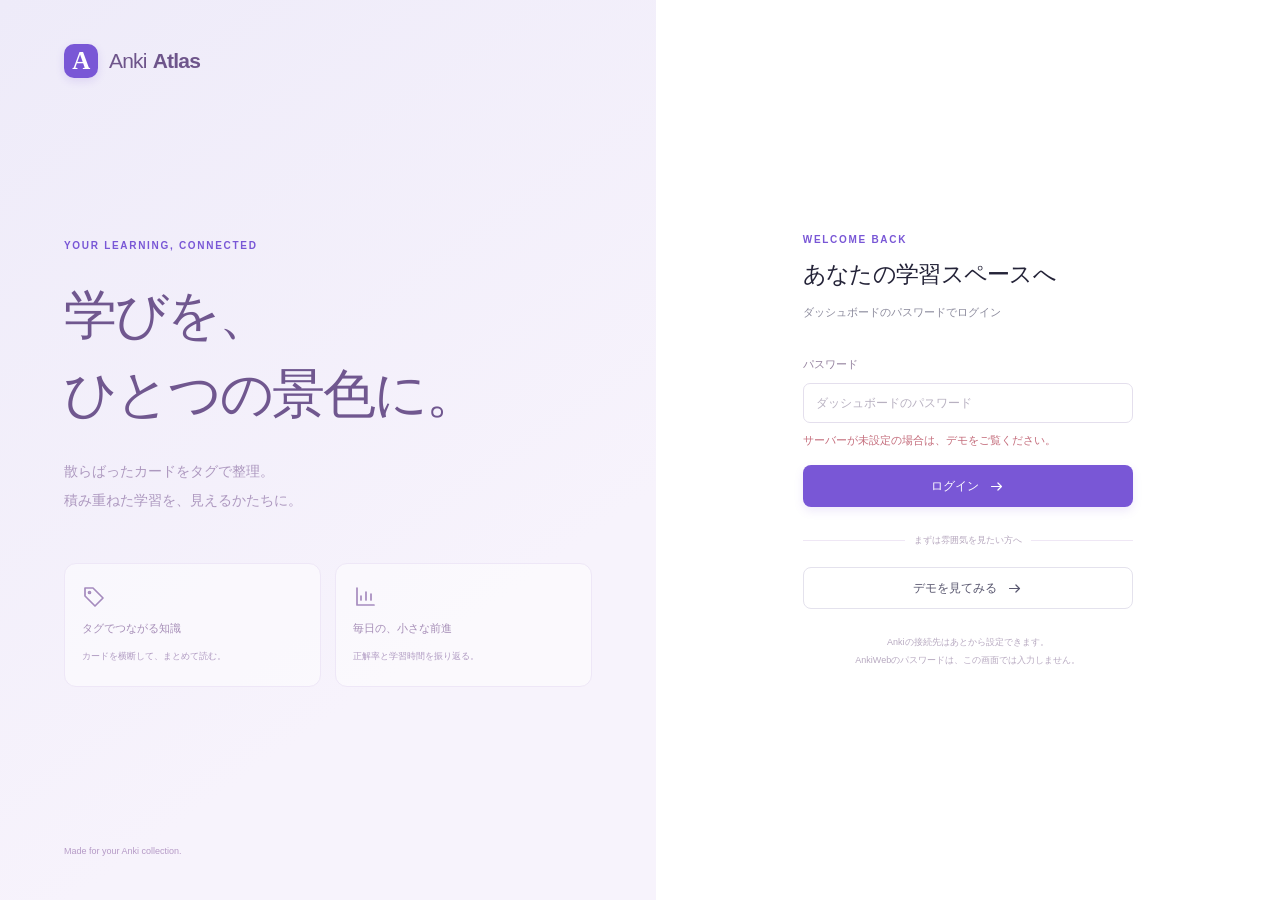
==== web/index.html @ 38adc143 "Add private AnkiConnect dashboard with tag browsing and study statistics" ====
<!doctype html>
<html lang="ja">
<head>
  <meta charset="utf-8">
  <meta name="viewport" content="width=device-width, initial-scale=1">
  <meta name="color-scheme" content="light">
  <meta name="description" content="Ankiのカードをタグで整理し、毎日の学習を振り返るプライベートダッシュボード。">
  <title>Anki Atlas — 学びを、ひとつの景色に。</title>
  <link rel="icon" href="data:image/svg+xml,%3Csvg xmlns='http://www.w3.org/2000/svg' viewBox='0 0 40 40'%3E%3Crect width='40' height='40' rx='12' fill='%237356d9'/%3E%3Cpath d='m10 28 10-18 10 18M14 22h12' fill='none' stroke='white' stroke-width='3' stroke-linecap='round'/%3E%3C/svg%3E">
  <link rel="stylesheet" href="./styles.css">
  <script type="module" src="./app.js"></script>
</head>
<body>
  <div id="app"><main class="loading-screen"><span class="brand-mark">A</span><p>学習の景色を読み込んでいます…</p></main></div>
  <div id="toast" class="toast" role="status" aria-live="polite"></div>
  <noscript>このダッシュボードを使うにはJavaScriptを有効にしてください。</noscript>
</body>
</html>
---- web/styles.css ----
:root{--ink:#242338;--muted:#8b8a9c;--purple:#7957d6;--purple-dark:#6240bf;--purple-light:#f0ebfc;--line:#eeedf3;--bg:#f8f9fc;--teal:#31a590;--radius:16px;font-family:Inter,-apple-system,BlinkMacSystemFont,"Segoe UI","Noto Sans JP","Hiragino Kaku Gothic ProN",Meiryo,sans-serif;color:var(--ink);font-size:14px;font-synthesis:none;color-scheme:light}
*{box-sizing:border-box}body{margin:0;background:var(--bg)}button,input,select{font:inherit}button,a,input,select{touch-action:manipulation}button{cursor:pointer}button:disabled{opacity:.45;cursor:not-allowed}a{color:var(--purple);text-decoration:none}a:hover{text-decoration:underline}button{color:inherit}button:focus-visible,a:focus-visible,input:focus-visible,select:focus-visible,summary:focus-visible{outline:3px solid #b3a0ec;outline-offset:3px}button svg,a svg{flex-shrink:0}h1,h2,h3,p{margin:0}h1{font-size:28px;letter-spacing:-1px;font-weight:720;line-height:1.5}h2{font-size:16px;letter-spacing:.1px;font-weight:680}h3{font-size:15px}p{line-height:1.9}.small{font-size:12px}.muted{color:var(--muted)}.eyebrow{font-size:10px;font-weight:750;letter-spacing:1.7px;color:var(--purple);display:block;line-height:1.8}.button{display:inline-flex;align-items:center;justify-content:center;gap:9px;border-radius:8px;padding:11px 17px;border:1px solid transparent;font-weight:600;font-size:12px;line-height:1.5;white-space:nowrap;text-decoration:none;transition:background .15s,transform .15s}.button:hover{text-decoration:none;transform:translateY(-1px)}.primary{color:white;background:var(--purple);box-shadow:0 4px 10px #7957d621}.primary:hover{background:var(--purple-dark)}.subtle{background:white;border-color:#e4e2ed;color:#59576f}.subtle:hover{background:#f4f1fb}.button.small{padding:7px 14px;font-size:11px}.wide{width:100%}.text-button{border:0;background:none;color:var(--purple);font-weight:600;font-size:11px;display:inline-flex;align-items:center;gap:5px;padding:5px 0}.text-button:hover{color:var(--purple-dark)}.icon-button{border:0;background:none;color:var(--muted);display:grid;place-items:center;padding:7px;border-radius:6px}.icon-button:hover{background:var(--purple-light)}.brand{display:flex;align-items:center;gap:6px;color:var(--ink);font-size:21px;letter-spacing:-.8px;font-weight:450;white-space:nowrap}.brand:hover{text-decoration:none}.brand strong{font-weight:750}.brand-mark{width:34px;height:34px;border-radius:10px;display:inline-grid;place-items:center;background:var(--purple);color:white;font-weight:700;font-size:25px;font-family:Georgia,serif;box-shadow:0 3px 8px #7957d62a;margin-right:5px}.app-layout{display:flex;min-height:100vh}.sidebar{background:white;width:235px;position:fixed;inset:0 auto 0 0;border-right:1px solid var(--line);padding:31px 20px 0;display:flex;flex-direction:column;z-index:5}.sidebar .brand{margin-left:8px}.workspace-label{margin:44px 14px 15px;font-size:9px;letter-spacing:1.8px;font-weight:700;color:#a5a4b3}.nav-item{width:100%;display:flex;align-items:center;text-align:left;gap:12px;border:0;background:none;padding:13px 14px;border-radius:8px;margin-bottom:5px;color:#8a889a;font-size:12px;white-space:nowrap}.nav-item.active{background:var(--purple-light);color:var(--purple);font-weight:650}.nav-item:hover{background:#f8f6fd;color:var(--purple)}.nav-item small{font-size:10px;margin-left:auto;padding:2px 6px;background:#e7ddf9;border-radius:4px}.nav-separator{height:1px;background:var(--line);margin:24px 10px 20px}.sidebar-note{margin:auto 0 22px;border:1px solid #ede8f9;border-radius:12px;padding:18px 14px;background:linear-gradient(145deg,#fcfbff,#f7f3ff)}.note-icon{display:block;color:var(--purple);font-size:23px;margin-bottom:10px}.sidebar-note strong{font-size:11px}.sidebar-note p{font-size:10px;color:#9790ac;margin-top:7px;line-height:1.9}.profile{display:flex;gap:9px;align-items:center;border-top:1px solid var(--line);margin:0 -20px;padding:20px 17px}.avatar{background:#efeaf9;border:1px solid #e4ddf3;color:var(--purple);width:34px;height:34px;flex-shrink:0;display:grid;place-items:center;border-radius:11px;font-weight:700;font-size:12px}.profile>div{min-width:0;flex:1}.profile strong{display:block;font-size:10px;white-space:nowrap;text-overflow:ellipsis;overflow:hidden}.profile>div>span{display:block;color:var(--muted);font-size:8px;margin-top:5px;white-space:nowrap}.main{margin-left:235px;min-width:0;flex:1}.topbar{height:75px;border-bottom:1px solid var(--line);background:#ffffffc9;display:flex;justify-content:space-between;align-items:center;padding:0 40px}.breadcrumb{font-size:11px;color:#9b99aa}.breadcrumb span{margin:0 12px;color:#d4d2df}.breadcrumb strong{font-weight:500;color:#69667e}.topbar-right{display:flex;align-items:center;gap:20px}.private-label{display:flex;align-items:center;gap:8px;font-size:10px;color:#8c899b}.status-dot{width:6px;height:6px;background:#5db7a2;border-radius:50%;display:inline-block;flex-shrink:0}.pill{padding:5px 9px;font-size:10px;border-radius:5px;display:inline-block;background:#f3f2f7;color:#878198}.demo-pill{color:#947136;background:#fcf5e5}.connected{background:#e8f6f1;color:#31917c}.page-body{max-width:1440px;padding:32px 40px 0;margin:0 auto}.page-heading{display:flex;justify-content:space-between;align-items:center;gap:22px;margin:4px 0 29px}.page-heading h1{margin-top:5px}.page-heading p{color:#9290a1;font-size:11px;margin-top:7px}.demo-notice{font-size:10px;color:#9a793d;background:#fef9ec;border:1px solid #f4e9ca;padding:9px 13px;border-radius:7px;margin-bottom:24px;display:flex;justify-content:space-between;gap:10px;line-height:1.8}.demo-notice a{color:#96713a;font-weight:650;white-space:nowrap}.metrics{display:grid;grid-template-columns:repeat(4,minmax(0,1fr));gap:17px;margin-bottom:25px}.metric{background:white;border:1px solid var(--line);border-radius:var(--radius);padding:20px 21px;box-shadow:0 3px 6px #29223902}.metric-top{display:flex;align-items:center;justify-content:space-between;color:#8a879d;font-size:10px;gap:5px}.metric-icon{display:grid;place-items:center;height:30px;width:30px;border-radius:9px}.purple{color:#8966d8;background:#f2edfc}.teal{color:#39a390;background:#eaf7f3}.orange{color:#dca261;background:#fff4e7}.pink{color:#d1829c;background:#fdf0f5}.metric-number{font-size:31px;font-weight:650;letter-spacing:-1px;margin:12px 0 7px;line-height:1.2;font-variant-numeric:tabular-nums}.metric-number small{font-size:12px;color:#a09bad;margin-left:5px;font-weight:400}.metric>p{font-size:9px;color:#a6a2b3}.overview-grid{display:grid;grid-template-columns:1.2fr 1fr;gap:24px;margin-bottom:25px;min-width:0}.panel{background:white;border:1px solid var(--line);border-radius:var(--radius);padding:24px;min-width:0;box-shadow:0 3px 6px #29223902}.panel-title{display:flex;justify-content:space-between;align-items:center;gap:15px;margin-bottom:24px}.panel-title h2{font-size:14px}.panel-title p{color:#a4a0b0;font-size:10px;margin-top:6px}.panel-title>svg{color:#aaa4bc}.chip{background:#f8f7fb;border:1px solid var(--line);color:#9490a2;padding:6px 9px;font-size:9px;border-radius:6px;white-space:nowrap}.chart{height:177px;display:flex;gap:15px;font-size:9px;color:#b2aebf}.chart-axis{width:27px;display:flex;flex-direction:column;justify-content:space-between;padding-bottom:25px;padding-top:0;flex-shrink:0}.chart-plot{position:relative;flex:1;min-width:0}.chart-grid{position:absolute;inset:0 0 25px;display:flex;flex-direction:column;justify-content:space-between}.chart-grid i{display:block;border-top:1px dashed #edeaf4}.chart-bars{position:absolute;inset:0;display:flex;gap:12px;justify-content:space-around}.chart-column{flex:1;max-width:34px;display:flex;flex-direction:column;align-items:center;gap:10px}.bar-track{height:152px;display:flex;align-items:flex-end;width:100%}.chart-bar{width:100%;border-radius:5px 5px 1px 1px;background:#dacef1;min-height:2px;transition:height .4s}.chart-bar.today{background:#8b6bd7}.chart-column>span{height:15px;font-size:9px}.chart-foot{display:flex;justify-content:space-between;align-items:center;font-size:9px;color:#a5a0b3;border-top:1px solid var(--line);padding-top:16px;margin-top:15px}.chart-foot>span{display:flex;align-items:center;gap:6px}.chart-foot i{width:6px;height:6px;display:inline-block;background:#aa8de2;border-radius:2px}.chart-foot strong{font-weight:550;color:#8e7bad}.activity-summary{display:flex;justify-content:space-between;align-items:center;margin:14px 0 22px;font-size:11px;color:#a19aaf}.activity-summary strong{color:var(--purple);font-size:25px;letter-spacing:-.5px;margin-right:4px}.activity-summary small{font-size:9px}.heatmap{max-width:316px;margin:0 auto;display:grid;grid-template-rows:repeat(7,1fr);grid-auto-flow:column;grid-template-columns:repeat(12,1fr);gap:5px}.heat-cell{display:block;aspect-ratio:1;min-width:0;border-radius:3px;background:#f1eef7}.level-1{background:#e7ddf8}.level-2{background:#d0bdf0}.level-3{background:#b698e3}.level-4{background:#916dcb}.heatmap-legend{display:flex;align-items:center;justify-content:space-between;gap:5px;margin-top:18px;font-size:8px;color:#aaa4b8}.heatmap-legend>div{display:flex;align-items:center;gap:4px}.heatmap-legend .heat-cell{height:9px;width:9px;border-radius:2px}.bottom-grid{grid-template-columns:1.45fr 1fr}.tag-panel{padding-bottom:8px}.tag-row{border:0;background:transparent;display:flex;align-items:center;text-align:left;width:100%;padding:13px 0;gap:12px;border-bottom:1px solid #f5f3f8}.tag-row:last-child{border-bottom:0}.tag-row:hover{background:#fcfaff}.tag-symbol{width:32px;height:32px;border-radius:8px;display:grid;place-items:center;flex-shrink:0}.tag-color-0{background:#f1ecfa;color:#8d69d2}.tag-color-1{background:#e9f6f3;color:#67b5a3}.tag-color-2{background:#fff4e8;color:#d6a46a}.tag-color-3{background:#fbeef2;color:#d295ad}.tag-row-name{flex:1;min-width:0}.tag-row-name strong{font-size:11px;font-weight:550;display:block;white-space:nowrap;text-overflow:ellipsis;overflow:hidden}.tag-row-name small{display:block;color:#aaa6b5;font-size:8px;margin-top:4px}.tag-row>b{font-size:10px;color:#9384b1;font-weight:500;width:30px;text-align:right}.tag-row>svg{color:#ccc6d8}.tag-progress{width:64px;background:#f2edf9;height:4px;border-radius:5px;overflow:hidden}.tag-progress>span{height:100%;display:block;background:#ba9ae5;border-radius:5px}.learning-note{border-radius:var(--radius);padding:28px;background:linear-gradient(125deg,#efebfa,#f5f0fb);border:1px solid #e9e3f5;position:relative;overflow:hidden}.learning-note .eyebrow{font-size:8px;color:#a18ac4;letter-spacing:1.8px}.learning-note h2{font-size:19px;line-height:1.8;margin-top:40px;letter-spacing:-.4px;color:#69548f;position:relative;z-index:1}.learning-note p{font-size:10px;color:#a08cb4;margin:13px 0 20px;line-height:2.1;position:relative;z-index:1}.learning-note .button{font-size:10px;background:#9b7ac6;position:relative;z-index:1;padding:10px 13px;box-shadow:none}.note-illustration{position:absolute;right:28px;top:39px;color:#c7b4e0;transform:rotate(-12deg);opacity:.8}.sync-strip{display:flex;gap:8px;align-items:center;color:#a7a1b4;font-size:9px;margin:2px 0 20px}.sync-strip>span:last-child{margin-left:auto}footer{display:flex;justify-content:space-between;gap:15px;border-top:1px solid var(--line);padding:21px 0;color:#b3adbf;font-size:9px;margin-top:24px}.card-workspace{display:grid;grid-template-columns:208px minmax(0,1fr);gap:22px;align-items:start}.tag-sidebar{background:white;border:1px solid var(--line);border-radius:12px;padding:15px 8px}.tag-sidebar-heading{padding:3px 9px 18px;display:flex;justify-content:space-between;font-size:11px;color:#847e94;font-weight:600}.tag-sidebar-heading span{color:#bcb6c8}.tag-filter{display:flex;align-items:center;gap:8px;padding:11px 10px;width:100%;border:0;background:none;border-radius:6px;margin-bottom:5px;font-size:10px;text-align:left;color:#888093;line-height:1.5}.tag-filter.selected{background:#f2edfc;color:var(--purple);font-weight:650}.tag-filter:hover{background:#f8f5fd}.tag-filter>span:nth-last-child(2){overflow:hidden;text-overflow:ellipsis;white-space:nowrap;flex:1}.tag-filter small{margin-left:auto;font-size:9px}.tag-bullet{background:none!important;font-size:14px}.card-toolbar{display:flex;gap:9px;margin-bottom:26px}.search-input{flex:1;display:flex;align-items:center;gap:8px;background:white;border:1px solid #e6e1ee;padding:0 12px;border-radius:8px;min-width:0;color:#afa6bf}.search-input input{width:100%;border:0!important;box-shadow:none!important;outline:none;padding:11px 0!important;background:none;min-width:0;font-size:11px}.search-input:focus-within{outline:2px solid #c4b5e8;outline-offset:1px}select{background:white;border:1px solid #e6e1ee;border-radius:8px;padding:10px;color:#8c839c;font-size:10px;max-width:100%}input{border:1px solid #e4dfed;border-radius:7px;padding:12px;outline:none;color:var(--ink);background:white}input::placeholder{color:#b8b1c1}.collection-heading{display:flex;justify-content:space-between;align-items:center;margin-bottom:18px;gap:8px}.collection-heading .eyebrow{font-size:8px}.collection-heading h2{margin-top:5px;font-size:16px}.collection-heading h2>span{font-size:10px;font-weight:400;color:#a99fb7;margin-left:10px;white-space:nowrap}.study-card{background:white;border:1px solid var(--line);border-radius:12px;margin-bottom:13px;padding:20px 22px 13px}.study-card-main{display:flex;gap:15px;align-items:flex-start}.card-index{color:#c2b5d5;font-weight:500;font-size:12px;margin-top:4px;font-variant-numeric:tabular-nums;min-width:18px}.card-content{flex:1;min-width:0}.card-meta{display:flex;align-items:center;gap:7px;color:#b7aabd;font-size:9px;flex-wrap:wrap;margin-bottom:9px}.card-content h3{font-size:13px;font-weight:600;line-height:1.9;white-space:pre-wrap;overflow-wrap:anywhere}.card-tags{display:flex;gap:5px;flex-wrap:wrap;margin-top:12px}.card-tags button{font-size:8px;border:0;color:#aa93bd;background:#f7f3fb;border-radius:4px;padding:4px 6px}.card-tags button:hover{background:#ece3f8;color:var(--purple)}.card-accuracy{display:flex;flex-direction:column;align-items:flex-end;gap:5px;min-width:54px}.card-accuracy strong{font-size:16px;color:#69a391;font-weight:600}.card-accuracy strong.needs-practice{color:#d49a6c}.card-accuracy strong.muted{color:#bbb2c4}.card-accuracy span{font-size:8px;color:#b0a7bc}.suspended{color:#b59d77!important}.answer-toggle{display:flex;align-items:center;gap:5px;font-size:9px;color:var(--purple);border:0;background:transparent;padding:9px 0 0;margin:8px 0 0 33px}.answer-toggle svg{transform:rotate(90deg)}.answer-toggle[aria-expanded=true] svg{transform:rotate(-90deg)}.answer-content{margin:13px 0 3px 33px;padding:15px 17px;background:#f9f7fc;border-radius:8px}.answer-content>span{font-size:8px;color:#aa98c6;letter-spacing:1px;font-weight:650}.answer-content p{font-size:12px;color:#7e708f;line-height:2;white-space:pre-wrap;overflow-wrap:anywhere;margin-top:6px}.answer-content details{font-size:11px;color:#9e8baf;margin-top:15px}.answer-content dl{margin:14px 0}.answer-content dt{font-weight:600}.answer-content dd{margin:4px 0;color:#81728f;white-space:pre-wrap;overflow-wrap:anywhere}.pagination{display:flex;justify-content:space-between;align-items:center;font-size:10px;color:#a79ab5;margin-top:20px}.pagination>div{display:flex;gap:7px}.data-note{font-size:10px;color:#aaa0b7;line-height:1.9;margin:20px 0;display:flex;align-items:center;gap:5px}.data-note svg{flex-shrink:0}.no-results{text-align:center;padding:60px 20px;color:#b3a6c4;background:white;border:1px dashed #e4dced;border-radius:12px}.no-results svg{margin-bottom:20px}.no-results h3{font-size:13px;color:#9582ad}.no-results p{font-size:11px;margin-top:10px}.daily-table{border-collapse:collapse;width:100%;font-size:11px;text-align:left;white-space:nowrap}.daily-table thead{color:#a79bb6;background:#faf8fc}.daily-table th,.daily-table td{padding:13px 16px;border-bottom:1px solid #f2edf7}.daily-table th{font-weight:500}.daily-table td{color:#9a8caa}.daily-table tbody th{font-size:11px;color:#83708f}.table-scroll{overflow:auto}.today-label{margin-left:9px;background:#eee7fa;color:var(--purple);padding:2px 5px;font-size:8px;border-radius:3px}.time-bar{width:130px;display:block;height:5px;background:#f4edf9;border-radius:3px;overflow:hidden}.time-bar>span{display:block;height:100%;background:#c4ace1;border-radius:3px}.settings-grid{display:grid;grid-template-columns:1fr 1.25fr;gap:25px;align-items:start}.connection-info{font-size:11px;margin:0}.connection-info>div{display:flex;justify-content:space-between;gap:15px;padding:13px 0;border-bottom:1px solid #f3edf8}.connection-info dt{color:#aa9ab9}.connection-info dd{margin:0;color:#85708e;overflow-wrap:anywhere;text-align:right}.info-box{padding:14px;background:#f6f3fb;border-radius:8px;font-size:11px;color:#9984ae;line-height:1.9;margin:20px 0}.setting-label{display:block;font-size:11px;margin:22px 0 10px;font-weight:600;color:#9a82aa}.settings-grid select,.settings-grid input{width:100%;font-size:11px}.settings-grid .small{font-size:9px;line-height:1.9;margin-top:8px}.setup-panel h2{margin-top:7px;font-size:18px}.setup-steps{list-style:none;margin:25px 0;padding:0;display:flex;flex-direction:column;gap:22px}.setup-steps li{display:flex;gap:13px}.setup-steps li>span{display:grid;place-items:center;background:#f3edfb;color:#ac90cb;width:27px;height:27px;flex-shrink:0;border-radius:8px;font-size:11px;font-weight:650}.setup-steps h3{font-size:12px;color:#9581a6;margin-bottom:5px}.setup-steps p{font-size:10px;line-height:2;color:#af9ebc}.command{padding:15px;background:#f8f5fc;border:1px solid #eee6f7;border-radius:8px;white-space:pre-wrap;overflow-wrap:anywhere;color:#9b7eb2;font:10px/1.9 ui-monospace,SFMono-Regular,Consolas,monospace;margin:17px 0}.empty-state{min-height:430px;display:flex;flex-direction:column;align-items:center;justify-content:center;border:1px solid var(--line);background:white;border-radius:var(--radius);text-align:center;padding:35px}.empty-icon{width:78px;height:78px;display:grid;place-items:center;border-radius:25px;background:#f3eefc;color:#a28ac7;margin-bottom:22px}.empty-state h2{font-size:20px;color:#7e648f}.empty-state p{font-size:12px;color:#ab9ab8;margin:15px 0 24px;line-height:2}.empty-state .small{font-size:10px;margin-bottom:0}.login-layout{display:grid;grid-template-columns:1.05fr 1fr;min-height:100vh;background:white}.login-story{padding:44px 64px;background:linear-gradient(145deg,#eeebf9,#f7f3fc 70%);display:flex;flex-direction:column;justify-content:space-between}.login-story>.brand{color:#6e558b}.login-story>div{padding:65px 0}.login-story .eyebrow{font-size:10px}.login-story h1{font-size:53px;letter-spacing:-2px;line-height:1.5;margin:20px 0 23px;color:#70578f}.login-story p{font-size:14px;color:#ad98bf;line-height:2.1}.story-cards{display:flex;gap:14px;margin-top:48px}.story-cards>div{display:flex;flex-direction:column;gap:12px;flex:1;padding:21px 17px;background:#ffffff85;border:1px solid #eee7f7;border-radius:12px;color:#a58bbe}.story-cards b{font-size:11px;color:#a68eb7}.story-cards span{font-size:9px;color:#b09bc2;line-height:1.9}.login-story>small{font-size:9px;color:#b59ac6}.login-main{display:flex;align-items:center;justify-content:center;padding:45px}.login-box{width:100%;max-width:330px}.login-box h2{font-size:23px;letter-spacing:-.7px;margin:10px 0 12px}.login-box>.muted{font-size:11px}.login-box form{margin-top:35px}.login-box label{display:block;font-size:11px;margin-bottom:11px;color:#95829f}.login-box input{width:100%;font-size:12px}.error{font-size:11px;color:#c46c7b;line-height:1.8;margin:8px 0 14px;min-height:20px}.login-divider{display:flex;align-items:center;gap:9px;font-size:9px;color:#b5a6bd;margin:27px 0 20px;white-space:nowrap}.login-divider:before,.login-divider:after{content:"";height:1px;background:#efe7f5;flex:1}.login-note{text-align:center;font-size:9px;line-height:2;color:#b7a9c0;margin-top:24px}.toast{position:fixed;left:50%;bottom:26px;z-index:30;transform:translate(-50%,15px);background:#40324f;color:white;padding:13px 22px;border-radius:9px;box-shadow:0 4px 20px #3c26482a;font-size:12px;max-width:90vw;opacity:0;pointer-events:none;transition:opacity .2s,transform .2s}.toast.visible{opacity:1;transform:translate(-50%,0)}.loading-screen{display:grid;place-content:center;text-align:center;min-height:100vh;color:#ad98c1;gap:22px}.loading-screen .brand-mark{margin:auto}
@media(min-width:1600px){.page-body{padding-top:40px}.metrics{gap:22px}.metric{padding:25px}.panel{padding:28px}.chart{height:200px}.chart-axis{padding-bottom:25px}.bar-track{height:175px}.overview-grid{gap:28px}.heatmap{gap:7px}}
@media(max-width:1150px){.sidebar{width:205px;padding-left:14px;padding-right:14px}.main{margin-left:205px}.profile{margin:0 -14px;padding:17px 12px}.sidebar .brand{font-size:19px}.page-body{padding:26px 25px 0}.topbar{padding:0 25px}.page-heading h1{font-size:25px}.metric{padding:17px 15px}.metric-number{font-size:28px}.panel{padding:20px}.overview-grid{gap:18px}.bottom-grid{grid-template-columns:1.3fr 1fr}.learning-note{padding:23px}.learning-note h2{font-size:17px}.tag-progress{width:45px}.heatmap{gap:4px}.card-workspace{grid-template-columns:178px minmax(0,1fr);gap:16px}.card-toolbar{flex-wrap:wrap}.search-input{flex-basis:100%}.card-toolbar select{flex:1}.login-story{padding:35px}.login-story h1{font-size:44px}.story-cards{flex-direction:column;gap:10px}.story-cards>div{padding:15px;gap:8px}}
@media(max-width:900px){.sidebar{width:76px;padding:24px 10px 0}.sidebar .brand{font-size:0;gap:0;margin:0 auto}.sidebar .brand-mark{margin:0;width:34px;height:34px}.sidebar .brand strong,.workspace-label,.nav-item span,.nav-item small,.sidebar-note,.profile>div,.profile>.icon-button{display:none}.sidebar nav{margin-top:40px}.nav-item{justify-content:center;padding:13px}.nav-separator{margin:20px 5px}.profile{margin:auto -10px 0;padding:20px 0;justify-content:center}.main{margin-left:76px}.metrics{gap:12px}.metric-top{font-size:9px}.metric-icon{width:26px;height:26px}.metric-number{font-size:25px}.metric>p{font-size:8px}.overview-grid{grid-template-columns:1fr 1fr;gap:16px}.bottom-grid{grid-template-columns:1.2fr 1fr}.tag-progress{display:none}.tag-row{gap:8px}.tag-row-name strong{font-size:10px}.learning-note h2{font-size:17px}.note-illustration{right:20px;top:35px}.heatmap{gap:3px}.chart-bars{gap:8px}.settings-grid{grid-template-columns:1fr}.login-story h1{font-size:37px}.login-main{padding:30px}.story-cards span{font-size:8px}}
@media(max-width:650px){:root{font-size:13px}.sidebar{inset:auto 0 0;width:auto;height:67px;flex-direction:row;padding:0;border-right:0;border-top:1px solid var(--line);background:#fffffffa}.sidebar>.brand,.sidebar>.profile,.sidebar-note,.nav-separator{display:none}.sidebar nav{display:flex;margin:0;width:100%;justify-content:space-around}.nav-item{flex-direction:column;gap:3px;margin:0;padding:9px 3px;width:25%;border-radius:0;font-size:9px}.nav-item span{display:block}.nav-item.active{background:#f8f5fd}.nav-item svg{width:19px;height:19px}.main{margin-left:0;padding-bottom:67px}.topbar{height:53px;padding:0 18px}.breadcrumb{font-size:9px}.breadcrumb span{margin:0 6px}.topbar-right{gap:9px}.private-label{font-size:8px}.pill{font-size:8px;padding:4px 6px}.page-body{padding:22px 17px 0}.demo-notice{font-size:9px;display:block;padding:9px 11px;margin-bottom:20px}.demo-notice a{display:block;margin-top:3px}.page-heading{align-items:flex-start;gap:12px;margin-bottom:22px}.page-heading .eyebrow{font-size:8px;letter-spacing:1.3px}.page-heading h1{font-size:23px;letter-spacing:-.7px;line-height:1.6}.page-heading p{font-size:9px;line-height:2;max-width:260px}.page-heading>.button{font-size:0;padding:9px}.page-heading>.button svg{width:17px;height:17px}.metrics{grid-template-columns:1fr 1fr;gap:12px;margin-bottom:18px}.metric{padding:16px 17px}.metric-top{font-size:10px}.metric-icon{width:27px;height:27px}.metric-number{font-size:28px;margin-top:10px}.metric>p{font-size:8px}.overview-grid,.bottom-grid{grid-template-columns:1fr;gap:18px;margin-bottom:18px}.panel{padding:20px}.panel-title{margin-bottom:22px}.panel-title h2{font-size:13px}.panel-title p{font-size:9px}.chart{height:190px}.bar-track{height:165px}.heatmap{gap:5px;max-width:400px}.heatmap-legend{font-size:8px}.heatmap-legend .heat-cell{width:10px;height:10px}.learning-note{padding:25px}.learning-note h2{margin-top:26px;font-size:20px}.learning-note p{font-size:11px}.note-illustration{right:45px;top:45px;transform:rotate(-12deg) scale(1.4)}.learning-note .button{font-size:11px}.sync-strip{flex-wrap:wrap;font-size:8px;margin-top:20px}.sync-strip>span:last-child{width:100%;margin-left:0;padding-left:14px;margin-top:3px}footer{font-size:8px;line-height:1.8;flex-direction:column;gap:4px;padding:16px 0;margin-top:18px}.card-workspace{grid-template-columns:1fr;gap:16px}.tag-sidebar{padding:11px;display:flex;gap:6px;overflow-x:auto;align-items:center;max-width:100%}.tag-sidebar-heading{display:none}.tag-filter{white-space:nowrap;width:auto;flex-shrink:0;margin:0;padding:8px;gap:5px}.tag-filter>span:nth-last-child(2){max-width:140px}.tag-filter small{font-size:8px;margin-left:3px}.tag-filter svg{width:14px}.card-toolbar{gap:8px;margin-bottom:20px}.search-input{flex-basis:100%}.collection-heading h2{font-size:14px}.collection-heading .text-button{font-size:9px}.collection-heading h2>span{font-size:9px;margin-left:8px}.study-card{padding:17px 15px 11px}.study-card-main{gap:10px}.card-index{font-size:10px;min-width:14px}.card-content h3{font-size:12px}.card-accuracy{min-width:43px}.card-accuracy strong{font-size:14px}.card-accuracy span{font-size:7px}.card-meta{font-size:8px;gap:5px}.card-tags button{font-size:8px}.answer-toggle{margin-left:24px;font-size:10px;padding-top:11px}.answer-content{margin-left:24px;padding:13px}.answer-content p{font-size:11px}.data-note{font-size:9px;align-items:flex-start}.data-note svg{margin-top:2px}.daily-table{font-size:10px}.daily-table th,.daily-table td{padding:12px 10px}.daily-table th{font-size:10px!important}.time-bar{width:80px}.settings-grid{gap:18px}.setup-panel h2{font-size:16px}.setup-steps p,.info-box{font-size:10px}.connection-info{font-size:10px}.settings-grid input{font-size:12px}.empty-state{min-height:410px;padding:25px 15px}.empty-state h2{font-size:18px}.empty-state p{font-size:11px}.login-layout{grid-template-columns:1fr}.login-story{padding:25px 26px}.login-story>.brand{font-size:19px}.login-story>div{padding:32px 0 10px}.login-story h1{font-size:35px;line-height:1.4;margin:10px 0 15px}.login-story h1 br{display:none}.login-story p{font-size:11px;line-height:1.9}.login-story>small,.story-cards{display:none}.login-story .eyebrow{font-size:8px}.login-main{padding:35px 26px 40px}.login-box h2{font-size:21px}.login-box>.eyebrow{font-size:9px}.login-box form{margin-top:25px}.toast{font-size:11px;bottom:84px;white-space:normal;width:max-content}}
@media(prefers-reduced-motion:reduce){*{scroll-behavior:auto!important;transition:none!important}}

.header-logout{display:none}@media(max-width:900px){.header-logout{display:grid}}
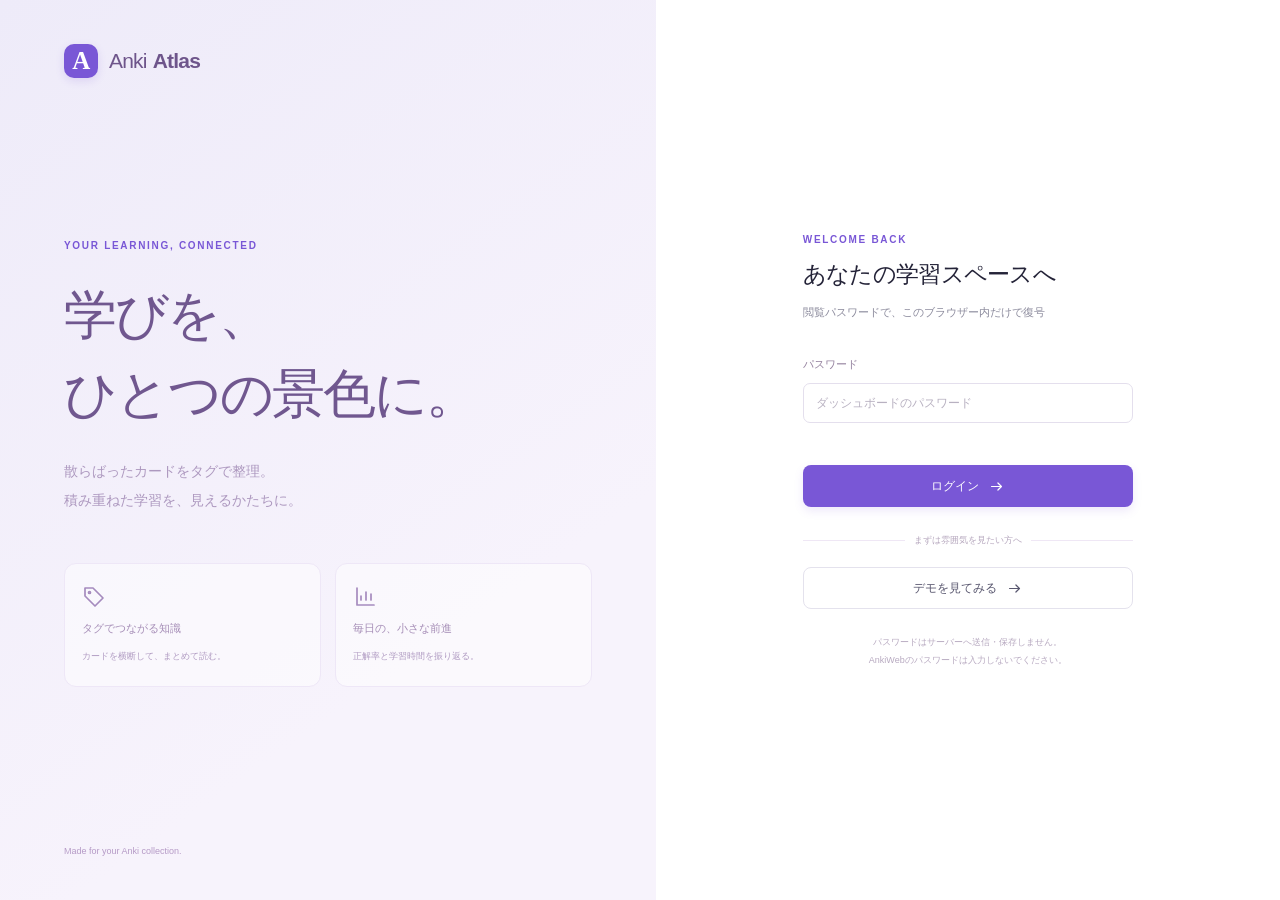
==== commit e95aa342: "Move dashboard to encrypted GitHub Pages and add deck folder views" ====
--- a/web/index.html
+++ b/web/index.html
@@ -1,18 +1,36 @@
 <!doctype html>
 <html lang="ja">
-<head>
-  <meta charset="utf-8">
-  <meta name="viewport" content="width=device-width, initial-scale=1">
-  <meta name="color-scheme" content="light">
-  <meta name="description" content="Ankiのカードをタグで整理し、毎日の学習を振り返るプライベートダッシュボード。">
-  <title>Anki Atlas — 学びを、ひとつの景色に。</title>
-  <link rel="icon" href="data:image/svg+xml,%3Csvg xmlns='http://www.w3.org/2000/svg' viewBox='0 0 40 40'%3E%3Crect width='40' height='40' rx='12' fill='%237356d9'/%3E%3Cpath d='m10 28 10-18 10 18M14 22h12' fill='none' stroke='white' stroke-width='3' stroke-linecap='round'/%3E%3C/svg%3E">
-  <link rel="stylesheet" href="./styles.css">
-  <script type="module" src="./app.js"></script>
-</head>
-<body>
-  <div id="app"><main class="loading-screen"><span class="brand-mark">A</span><p>学習の景色を読み込んでいます…</p></main></div>
-  <div id="toast" class="toast" role="status" aria-live="polite"></div>
-  <noscript>このダッシュボードを使うにはJavaScriptを有効にしてください。</noscript>
-</body>
+  <head>
+    <meta charset="utf-8" />
+    <meta name="viewport" content="width=device-width, initial-scale=1" />
+    <meta name="color-scheme" content="light" />
+    <meta
+      http-equiv="Content-Security-Policy"
+      content="default-src 'self'; script-src 'self'; style-src 'self'; img-src 'self' data: blob:; connect-src 'self'; object-src 'none'; base-uri 'none'; form-action 'self'"
+    />
+    <meta name="referrer" content="no-referrer" />
+    <meta
+      name="description"
+      content="Ankiのカードをタグで整理し、毎日の学習を振り返るプライベートダッシュボード。"
+    />
+    <title>Anki Atlas — 学びを、ひとつの景色に。</title>
+    <link
+      rel="icon"
+      href="data:image/svg+xml,%3Csvg xmlns='http://www.w3.org/2000/svg' viewBox='0 0 40 40'%3E%3Crect width='40' height='40' rx='12' fill='%237356d9'/%3E%3Cpath d='m10 28 10-18 10 18M14 22h12' fill='none' stroke='white' stroke-width='3' stroke-linecap='round'/%3E%3C/svg%3E"
+    />
+    <link rel="stylesheet" href="./styles.css" />
+    <script type="module" src="./app.js"></script>
+  </head>
+  <body>
+    <div id="app">
+      <main class="loading-screen">
+        <span class="brand-mark">A</span>
+        <p>学習の景色を読み込んでいます…</p>
+      </main>
+    </div>
+    <div id="toast" class="toast" role="status" aria-live="polite"></div>
+    <noscript
+      >このダッシュボードを使うにはJavaScriptを有効にしてください。</noscript
+    >
+  </body>
 </html>
--- a/web/styles.css
+++ b/web/styles.css
@@ -1,9 +1,2293 @@
-:root{--ink:#242338;--muted:#8b8a9c;--purple:#7957d6;--purple-dark:#6240bf;--purple-light:#f0ebfc;--line:#eeedf3;--bg:#f8f9fc;--teal:#31a590;--radius:16px;font-family:Inter,-apple-system,BlinkMacSystemFont,"Segoe UI","Noto Sans JP","Hiragino Kaku Gothic ProN",Meiryo,sans-serif;color:var(--ink);font-size:14px;font-synthesis:none;color-scheme:light}
-*{box-sizing:border-box}body{margin:0;background:var(--bg)}button,input,select{font:inherit}button,a,input,select{touch-action:manipulation}button{cursor:pointer}button:disabled{opacity:.45;cursor:not-allowed}a{color:var(--purple);text-decoration:none}a:hover{text-decoration:underline}button{color:inherit}button:focus-visible,a:focus-visible,input:focus-visible,select:focus-visible,summary:focus-visible{outline:3px solid #b3a0ec;outline-offset:3px}button svg,a svg{flex-shrink:0}h1,h2,h3,p{margin:0}h1{font-size:28px;letter-spacing:-1px;font-weight:720;line-height:1.5}h2{font-size:16px;letter-spacing:.1px;font-weight:680}h3{font-size:15px}p{line-height:1.9}.small{font-size:12px}.muted{color:var(--muted)}.eyebrow{font-size:10px;font-weight:750;letter-spacing:1.7px;color:var(--purple);display:block;line-height:1.8}.button{display:inline-flex;align-items:center;justify-content:center;gap:9px;border-radius:8px;padding:11px 17px;border:1px solid transparent;font-weight:600;font-size:12px;line-height:1.5;white-space:nowrap;text-decoration:none;transition:background .15s,transform .15s}.button:hover{text-decoration:none;transform:translateY(-1px)}.primary{color:white;background:var(--purple);box-shadow:0 4px 10px #7957d621}.primary:hover{background:var(--purple-dark)}.subtle{background:white;border-color:#e4e2ed;color:#59576f}.subtle:hover{background:#f4f1fb}.button.small{padding:7px 14px;font-size:11px}.wide{width:100%}.text-button{border:0;background:none;color:var(--purple);font-weight:600;font-size:11px;display:inline-flex;align-items:center;gap:5px;padding:5px 0}.text-button:hover{color:var(--purple-dark)}.icon-button{border:0;background:none;color:var(--muted);display:grid;place-items:center;padding:7px;border-radius:6px}.icon-button:hover{background:var(--purple-light)}.brand{display:flex;align-items:center;gap:6px;color:var(--ink);font-size:21px;letter-spacing:-.8px;font-weight:450;white-space:nowrap}.brand:hover{text-decoration:none}.brand strong{font-weight:750}.brand-mark{width:34px;height:34px;border-radius:10px;display:inline-grid;place-items:center;background:var(--purple);color:white;font-weight:700;font-size:25px;font-family:Georgia,serif;box-shadow:0 3px 8px #7957d62a;margin-right:5px}.app-layout{display:flex;min-height:100vh}.sidebar{background:white;width:235px;position:fixed;inset:0 auto 0 0;border-right:1px solid var(--line);padding:31px 20px 0;display:flex;flex-direction:column;z-index:5}.sidebar .brand{margin-left:8px}.workspace-label{margin:44px 14px 15px;font-size:9px;letter-spacing:1.8px;font-weight:700;color:#a5a4b3}.nav-item{width:100%;display:flex;align-items:center;text-align:left;gap:12px;border:0;background:none;padding:13px 14px;border-radius:8px;margin-bottom:5px;color:#8a889a;font-size:12px;white-space:nowrap}.nav-item.active{background:var(--purple-light);color:var(--purple);font-weight:650}.nav-item:hover{background:#f8f6fd;color:var(--purple)}.nav-item small{font-size:10px;margin-left:auto;padding:2px 6px;background:#e7ddf9;border-radius:4px}.nav-separator{height:1px;background:var(--line);margin:24px 10px 20px}.sidebar-note{margin:auto 0 22px;border:1px solid #ede8f9;border-radius:12px;padding:18px 14px;background:linear-gradient(145deg,#fcfbff,#f7f3ff)}.note-icon{display:block;color:var(--purple);font-size:23px;margin-bottom:10px}.sidebar-note strong{font-size:11px}.sidebar-note p{font-size:10px;color:#9790ac;margin-top:7px;line-height:1.9}.profile{display:flex;gap:9px;align-items:center;border-top:1px solid var(--line);margin:0 -20px;padding:20px 17px}.avatar{background:#efeaf9;border:1px solid #e4ddf3;color:var(--purple);width:34px;height:34px;flex-shrink:0;display:grid;place-items:center;border-radius:11px;font-weight:700;font-size:12px}.profile>div{min-width:0;flex:1}.profile strong{display:block;font-size:10px;white-space:nowrap;text-overflow:ellipsis;overflow:hidden}.profile>div>span{display:block;color:var(--muted);font-size:8px;margin-top:5px;white-space:nowrap}.main{margin-left:235px;min-width:0;flex:1}.topbar{height:75px;border-bottom:1px solid var(--line);background:#ffffffc9;display:flex;justify-content:space-between;align-items:center;padding:0 40px}.breadcrumb{font-size:11px;color:#9b99aa}.breadcrumb span{margin:0 12px;color:#d4d2df}.breadcrumb strong{font-weight:500;color:#69667e}.topbar-right{display:flex;align-items:center;gap:20px}.private-label{display:flex;align-items:center;gap:8px;font-size:10px;color:#8c899b}.status-dot{width:6px;height:6px;background:#5db7a2;border-radius:50%;display:inline-block;flex-shrink:0}.pill{padding:5px 9px;font-size:10px;border-radius:5px;display:inline-block;background:#f3f2f7;color:#878198}.demo-pill{color:#947136;background:#fcf5e5}.connected{background:#e8f6f1;color:#31917c}.page-body{max-width:1440px;padding:32px 40px 0;margin:0 auto}.page-heading{display:flex;justify-content:space-between;align-items:center;gap:22px;margin:4px 0 29px}.page-heading h1{margin-top:5px}.page-heading p{color:#9290a1;font-size:11px;margin-top:7px}.demo-notice{font-size:10px;color:#9a793d;background:#fef9ec;border:1px solid #f4e9ca;padding:9px 13px;border-radius:7px;margin-bottom:24px;display:flex;justify-content:space-between;gap:10px;line-height:1.8}.demo-notice a{color:#96713a;font-weight:650;white-space:nowrap}.metrics{display:grid;grid-template-columns:repeat(4,minmax(0,1fr));gap:17px;margin-bottom:25px}.metric{background:white;border:1px solid var(--line);border-radius:var(--radius);padding:20px 21px;box-shadow:0 3px 6px #29223902}.metric-top{display:flex;align-items:center;justify-content:space-between;color:#8a879d;font-size:10px;gap:5px}.metric-icon{display:grid;place-items:center;height:30px;width:30px;border-radius:9px}.purple{color:#8966d8;background:#f2edfc}.teal{color:#39a390;background:#eaf7f3}.orange{color:#dca261;background:#fff4e7}.pink{color:#d1829c;background:#fdf0f5}.metric-number{font-size:31px;font-weight:650;letter-spacing:-1px;margin:12px 0 7px;line-height:1.2;font-variant-numeric:tabular-nums}.metric-number small{font-size:12px;color:#a09bad;margin-left:5px;font-weight:400}.metric>p{font-size:9px;color:#a6a2b3}.overview-grid{display:grid;grid-template-columns:1.2fr 1fr;gap:24px;margin-bottom:25px;min-width:0}.panel{background:white;border:1px solid var(--line);border-radius:var(--radius);padding:24px;min-width:0;box-shadow:0 3px 6px #29223902}.panel-title{display:flex;justify-content:space-between;align-items:center;gap:15px;margin-bottom:24px}.panel-title h2{font-size:14px}.panel-title p{color:#a4a0b0;font-size:10px;margin-top:6px}.panel-title>svg{color:#aaa4bc}.chip{background:#f8f7fb;border:1px solid var(--line);color:#9490a2;padding:6px 9px;font-size:9px;border-radius:6px;white-space:nowrap}.chart{height:177px;display:flex;gap:15px;font-size:9px;color:#b2aebf}.chart-axis{width:27px;display:flex;flex-direction:column;justify-content:space-between;padding-bottom:25px;padding-top:0;flex-shrink:0}.chart-plot{position:relative;flex:1;min-width:0}.chart-grid{position:absolute;inset:0 0 25px;display:flex;flex-direction:column;justify-content:space-between}.chart-grid i{display:block;border-top:1px dashed #edeaf4}.chart-bars{position:absolute;inset:0;display:flex;gap:12px;justify-content:space-around}.chart-column{flex:1;max-width:34px;display:flex;flex-direction:column;align-items:center;gap:10px}.bar-track{height:152px;display:flex;align-items:flex-end;width:100%}.chart-bar{width:100%;border-radius:5px 5px 1px 1px;background:#dacef1;min-height:2px;transition:height .4s}.chart-bar.today{background:#8b6bd7}.chart-column>span{height:15px;font-size:9px}.chart-foot{display:flex;justify-content:space-between;align-items:center;font-size:9px;color:#a5a0b3;border-top:1px solid var(--line);padding-top:16px;margin-top:15px}.chart-foot>span{display:flex;align-items:center;gap:6px}.chart-foot i{width:6px;height:6px;display:inline-block;background:#aa8de2;border-radius:2px}.chart-foot strong{font-weight:550;color:#8e7bad}.activity-summary{display:flex;justify-content:space-between;align-items:center;margin:14px 0 22px;font-size:11px;color:#a19aaf}.activity-summary strong{color:var(--purple);font-size:25px;letter-spacing:-.5px;margin-right:4px}.activity-summary small{font-size:9px}.heatmap{max-width:316px;margin:0 auto;display:grid;grid-template-rows:repeat(7,1fr);grid-auto-flow:column;grid-template-columns:repeat(12,1fr);gap:5px}.heat-cell{display:block;aspect-ratio:1;min-width:0;border-radius:3px;background:#f1eef7}.level-1{background:#e7ddf8}.level-2{background:#d0bdf0}.level-3{background:#b698e3}.level-4{background:#916dcb}.heatmap-legend{display:flex;align-items:center;justify-content:space-between;gap:5px;margin-top:18px;font-size:8px;color:#aaa4b8}.heatmap-legend>div{display:flex;align-items:center;gap:4px}.heatmap-legend .heat-cell{height:9px;width:9px;border-radius:2px}.bottom-grid{grid-template-columns:1.45fr 1fr}.tag-panel{padding-bottom:8px}.tag-row{border:0;background:transparent;display:flex;align-items:center;text-align:left;width:100%;padding:13px 0;gap:12px;border-bottom:1px solid #f5f3f8}.tag-row:last-child{border-bottom:0}.tag-row:hover{background:#fcfaff}.tag-symbol{width:32px;height:32px;border-radius:8px;display:grid;place-items:center;flex-shrink:0}.tag-color-0{background:#f1ecfa;color:#8d69d2}.tag-color-1{background:#e9f6f3;color:#67b5a3}.tag-color-2{background:#fff4e8;color:#d6a46a}.tag-color-3{background:#fbeef2;color:#d295ad}.tag-row-name{flex:1;min-width:0}.tag-row-name strong{font-size:11px;font-weight:550;display:block;white-space:nowrap;text-overflow:ellipsis;overflow:hidden}.tag-row-name small{display:block;color:#aaa6b5;font-size:8px;margin-top:4px}.tag-row>b{font-size:10px;color:#9384b1;font-weight:500;width:30px;text-align:right}.tag-row>svg{color:#ccc6d8}.tag-progress{width:64px;background:#f2edf9;height:4px;border-radius:5px;overflow:hidden}.tag-progress>span{height:100%;display:block;background:#ba9ae5;border-radius:5px}.learning-note{border-radius:var(--radius);padding:28px;background:linear-gradient(125deg,#efebfa,#f5f0fb);border:1px solid #e9e3f5;position:relative;overflow:hidden}.learning-note .eyebrow{font-size:8px;color:#a18ac4;letter-spacing:1.8px}.learning-note h2{font-size:19px;line-height:1.8;margin-top:40px;letter-spacing:-.4px;color:#69548f;position:relative;z-index:1}.learning-note p{font-size:10px;color:#a08cb4;margin:13px 0 20px;line-height:2.1;position:relative;z-index:1}.learning-note .button{font-size:10px;background:#9b7ac6;position:relative;z-index:1;padding:10px 13px;box-shadow:none}.note-illustration{position:absolute;right:28px;top:39px;color:#c7b4e0;transform:rotate(-12deg);opacity:.8}.sync-strip{display:flex;gap:8px;align-items:center;color:#a7a1b4;font-size:9px;margin:2px 0 20px}.sync-strip>span:last-child{margin-left:auto}footer{display:flex;justify-content:space-between;gap:15px;border-top:1px solid var(--line);padding:21px 0;color:#b3adbf;font-size:9px;margin-top:24px}.card-workspace{display:grid;grid-template-columns:208px minmax(0,1fr);gap:22px;align-items:start}.tag-sidebar{background:white;border:1px solid var(--line);border-radius:12px;padding:15px 8px}.tag-sidebar-heading{padding:3px 9px 18px;display:flex;justify-content:space-between;font-size:11px;color:#847e94;font-weight:600}.tag-sidebar-heading span{color:#bcb6c8}.tag-filter{display:flex;align-items:center;gap:8px;padding:11px 10px;width:100%;border:0;background:none;border-radius:6px;margin-bottom:5px;font-size:10px;text-align:left;color:#888093;line-height:1.5}.tag-filter.selected{background:#f2edfc;color:var(--purple);font-weight:650}.tag-filter:hover{background:#f8f5fd}.tag-filter>span:nth-last-child(2){overflow:hidden;text-overflow:ellipsis;white-space:nowrap;flex:1}.tag-filter small{margin-left:auto;font-size:9px}.tag-bullet{background:none!important;font-size:14px}.card-toolbar{display:flex;gap:9px;margin-bottom:26px}.search-input{flex:1;display:flex;align-items:center;gap:8px;background:white;border:1px solid #e6e1ee;padding:0 12px;border-radius:8px;min-width:0;color:#afa6bf}.search-input input{width:100%;border:0!important;box-shadow:none!important;outline:none;padding:11px 0!important;background:none;min-width:0;font-size:11px}.search-input:focus-within{outline:2px solid #c4b5e8;outline-offset:1px}select{background:white;border:1px solid #e6e1ee;border-radius:8px;padding:10px;color:#8c839c;font-size:10px;max-width:100%}input{border:1px solid #e4dfed;border-radius:7px;padding:12px;outline:none;color:var(--ink);background:white}input::placeholder{color:#b8b1c1}.collection-heading{display:flex;justify-content:space-between;align-items:center;margin-bottom:18px;gap:8px}.collection-heading .eyebrow{font-size:8px}.collection-heading h2{margin-top:5px;font-size:16px}.collection-heading h2>span{font-size:10px;font-weight:400;color:#a99fb7;margin-left:10px;white-space:nowrap}.study-card{background:white;border:1px solid var(--line);border-radius:12px;margin-bottom:13px;padding:20px 22px 13px}.study-card-main{display:flex;gap:15px;align-items:flex-start}.card-index{color:#c2b5d5;font-weight:500;font-size:12px;margin-top:4px;font-variant-numeric:tabular-nums;min-width:18px}.card-content{flex:1;min-width:0}.card-meta{display:flex;align-items:center;gap:7px;color:#b7aabd;font-size:9px;flex-wrap:wrap;margin-bottom:9px}.card-content h3{font-size:13px;font-weight:600;line-height:1.9;white-space:pre-wrap;overflow-wrap:anywhere}.card-tags{display:flex;gap:5px;flex-wrap:wrap;margin-top:12px}.card-tags button{font-size:8px;border:0;color:#aa93bd;background:#f7f3fb;border-radius:4px;padding:4px 6px}.card-tags button:hover{background:#ece3f8;color:var(--purple)}.card-accuracy{display:flex;flex-direction:column;align-items:flex-end;gap:5px;min-width:54px}.card-accuracy strong{font-size:16px;color:#69a391;font-weight:600}.card-accuracy strong.needs-practice{color:#d49a6c}.card-accuracy strong.muted{color:#bbb2c4}.card-accuracy span{font-size:8px;color:#b0a7bc}.suspended{color:#b59d77!important}.answer-toggle{display:flex;align-items:center;gap:5px;font-size:9px;color:var(--purple);border:0;background:transparent;padding:9px 0 0;margin:8px 0 0 33px}.answer-toggle svg{transform:rotate(90deg)}.answer-toggle[aria-expanded=true] svg{transform:rotate(-90deg)}.answer-content{margin:13px 0 3px 33px;padding:15px 17px;background:#f9f7fc;border-radius:8px}.answer-content>span{font-size:8px;color:#aa98c6;letter-spacing:1px;font-weight:650}.answer-content p{font-size:12px;color:#7e708f;line-height:2;white-space:pre-wrap;overflow-wrap:anywhere;margin-top:6px}.answer-content details{font-size:11px;color:#9e8baf;margin-top:15px}.answer-content dl{margin:14px 0}.answer-content dt{font-weight:600}.answer-content dd{margin:4px 0;color:#81728f;white-space:pre-wrap;overflow-wrap:anywhere}.pagination{display:flex;justify-content:space-between;align-items:center;font-size:10px;color:#a79ab5;margin-top:20px}.pagination>div{display:flex;gap:7px}.data-note{font-size:10px;color:#aaa0b7;line-height:1.9;margin:20px 0;display:flex;align-items:center;gap:5px}.data-note svg{flex-shrink:0}.no-results{text-align:center;padding:60px 20px;color:#b3a6c4;background:white;border:1px dashed #e4dced;border-radius:12px}.no-results svg{margin-bottom:20px}.no-results h3{font-size:13px;color:#9582ad}.no-results p{font-size:11px;margin-top:10px}.daily-table{border-collapse:collapse;width:100%;font-size:11px;text-align:left;white-space:nowrap}.daily-table thead{color:#a79bb6;background:#faf8fc}.daily-table th,.daily-table td{padding:13px 16px;border-bottom:1px solid #f2edf7}.daily-table th{font-weight:500}.daily-table td{color:#9a8caa}.daily-table tbody th{font-size:11px;color:#83708f}.table-scroll{overflow:auto}.today-label{margin-left:9px;background:#eee7fa;color:var(--purple);padding:2px 5px;font-size:8px;border-radius:3px}.time-bar{width:130px;display:block;height:5px;background:#f4edf9;border-radius:3px;overflow:hidden}.time-bar>span{display:block;height:100%;background:#c4ace1;border-radius:3px}.settings-grid{display:grid;grid-template-columns:1fr 1.25fr;gap:25px;align-items:start}.connection-info{font-size:11px;margin:0}.connection-info>div{display:flex;justify-content:space-between;gap:15px;padding:13px 0;border-bottom:1px solid #f3edf8}.connection-info dt{color:#aa9ab9}.connection-info dd{margin:0;color:#85708e;overflow-wrap:anywhere;text-align:right}.info-box{padding:14px;background:#f6f3fb;border-radius:8px;font-size:11px;color:#9984ae;line-height:1.9;margin:20px 0}.setting-label{display:block;font-size:11px;margin:22px 0 10px;font-weight:600;color:#9a82aa}.settings-grid select,.settings-grid input{width:100%;font-size:11px}.settings-grid .small{font-size:9px;line-height:1.9;margin-top:8px}.setup-panel h2{margin-top:7px;font-size:18px}.setup-steps{list-style:none;margin:25px 0;padding:0;display:flex;flex-direction:column;gap:22px}.setup-steps li{display:flex;gap:13px}.setup-steps li>span{display:grid;place-items:center;background:#f3edfb;color:#ac90cb;width:27px;height:27px;flex-shrink:0;border-radius:8px;font-size:11px;font-weight:650}.setup-steps h3{font-size:12px;color:#9581a6;margin-bottom:5px}.setup-steps p{font-size:10px;line-height:2;color:#af9ebc}.command{padding:15px;background:#f8f5fc;border:1px solid #eee6f7;border-radius:8px;white-space:pre-wrap;overflow-wrap:anywhere;color:#9b7eb2;font:10px/1.9 ui-monospace,SFMono-Regular,Consolas,monospace;margin:17px 0}.empty-state{min-height:430px;display:flex;flex-direction:column;align-items:center;justify-content:center;border:1px solid var(--line);background:white;border-radius:var(--radius);text-align:center;padding:35px}.empty-icon{width:78px;height:78px;display:grid;place-items:center;border-radius:25px;background:#f3eefc;color:#a28ac7;margin-bottom:22px}.empty-state h2{font-size:20px;color:#7e648f}.empty-state p{font-size:12px;color:#ab9ab8;margin:15px 0 24px;line-height:2}.empty-state .small{font-size:10px;margin-bottom:0}.login-layout{display:grid;grid-template-columns:1.05fr 1fr;min-height:100vh;background:white}.login-story{padding:44px 64px;background:linear-gradient(145deg,#eeebf9,#f7f3fc 70%);display:flex;flex-direction:column;justify-content:space-between}.login-story>.brand{color:#6e558b}.login-story>div{padding:65px 0}.login-story .eyebrow{font-size:10px}.login-story h1{font-size:53px;letter-spacing:-2px;line-height:1.5;margin:20px 0 23px;color:#70578f}.login-story p{font-size:14px;color:#ad98bf;line-height:2.1}.story-cards{display:flex;gap:14px;margin-top:48px}.story-cards>div{display:flex;flex-direction:column;gap:12px;flex:1;padding:21px 17px;background:#ffffff85;border:1px solid #eee7f7;border-radius:12px;color:#a58bbe}.story-cards b{font-size:11px;color:#a68eb7}.story-cards span{font-size:9px;color:#b09bc2;line-height:1.9}.login-story>small{font-size:9px;color:#b59ac6}.login-main{display:flex;align-items:center;justify-content:center;padding:45px}.login-box{width:100%;max-width:330px}.login-box h2{font-size:23px;letter-spacing:-.7px;margin:10px 0 12px}.login-box>.muted{font-size:11px}.login-box form{margin-top:35px}.login-box label{display:block;font-size:11px;margin-bottom:11px;color:#95829f}.login-box input{width:100%;font-size:12px}.error{font-size:11px;color:#c46c7b;line-height:1.8;margin:8px 0 14px;min-height:20px}.login-divider{display:flex;align-items:center;gap:9px;font-size:9px;color:#b5a6bd;margin:27px 0 20px;white-space:nowrap}.login-divider:before,.login-divider:after{content:"";height:1px;background:#efe7f5;flex:1}.login-note{text-align:center;font-size:9px;line-height:2;color:#b7a9c0;margin-top:24px}.toast{position:fixed;left:50%;bottom:26px;z-index:30;transform:translate(-50%,15px);background:#40324f;color:white;padding:13px 22px;border-radius:9px;box-shadow:0 4px 20px #3c26482a;font-size:12px;max-width:90vw;opacity:0;pointer-events:none;transition:opacity .2s,transform .2s}.toast.visible{opacity:1;transform:translate(-50%,0)}.loading-screen{display:grid;place-content:center;text-align:center;min-height:100vh;color:#ad98c1;gap:22px}.loading-screen .brand-mark{margin:auto}
-@media(min-width:1600px){.page-body{padding-top:40px}.metrics{gap:22px}.metric{padding:25px}.panel{padding:28px}.chart{height:200px}.chart-axis{padding-bottom:25px}.bar-track{height:175px}.overview-grid{gap:28px}.heatmap{gap:7px}}
-@media(max-width:1150px){.sidebar{width:205px;padding-left:14px;padding-right:14px}.main{margin-left:205px}.profile{margin:0 -14px;padding:17px 12px}.sidebar .brand{font-size:19px}.page-body{padding:26px 25px 0}.topbar{padding:0 25px}.page-heading h1{font-size:25px}.metric{padding:17px 15px}.metric-number{font-size:28px}.panel{padding:20px}.overview-grid{gap:18px}.bottom-grid{grid-template-columns:1.3fr 1fr}.learning-note{padding:23px}.learning-note h2{font-size:17px}.tag-progress{width:45px}.heatmap{gap:4px}.card-workspace{grid-template-columns:178px minmax(0,1fr);gap:16px}.card-toolbar{flex-wrap:wrap}.search-input{flex-basis:100%}.card-toolbar select{flex:1}.login-story{padding:35px}.login-story h1{font-size:44px}.story-cards{flex-direction:column;gap:10px}.story-cards>div{padding:15px;gap:8px}}
-@media(max-width:900px){.sidebar{width:76px;padding:24px 10px 0}.sidebar .brand{font-size:0;gap:0;margin:0 auto}.sidebar .brand-mark{margin:0;width:34px;height:34px}.sidebar .brand strong,.workspace-label,.nav-item span,.nav-item small,.sidebar-note,.profile>div,.profile>.icon-button{display:none}.sidebar nav{margin-top:40px}.nav-item{justify-content:center;padding:13px}.nav-separator{margin:20px 5px}.profile{margin:auto -10px 0;padding:20px 0;justify-content:center}.main{margin-left:76px}.metrics{gap:12px}.metric-top{font-size:9px}.metric-icon{width:26px;height:26px}.metric-number{font-size:25px}.metric>p{font-size:8px}.overview-grid{grid-template-columns:1fr 1fr;gap:16px}.bottom-grid{grid-template-columns:1.2fr 1fr}.tag-progress{display:none}.tag-row{gap:8px}.tag-row-name strong{font-size:10px}.learning-note h2{font-size:17px}.note-illustration{right:20px;top:35px}.heatmap{gap:3px}.chart-bars{gap:8px}.settings-grid{grid-template-columns:1fr}.login-story h1{font-size:37px}.login-main{padding:30px}.story-cards span{font-size:8px}}
-@media(max-width:650px){:root{font-size:13px}.sidebar{inset:auto 0 0;width:auto;height:67px;flex-direction:row;padding:0;border-right:0;border-top:1px solid var(--line);background:#fffffffa}.sidebar>.brand,.sidebar>.profile,.sidebar-note,.nav-separator{display:none}.sidebar nav{display:flex;margin:0;width:100%;justify-content:space-around}.nav-item{flex-direction:column;gap:3px;margin:0;padding:9px 3px;width:25%;border-radius:0;font-size:9px}.nav-item span{display:block}.nav-item.active{background:#f8f5fd}.nav-item svg{width:19px;height:19px}.main{margin-left:0;padding-bottom:67px}.topbar{height:53px;padding:0 18px}.breadcrumb{font-size:9px}.breadcrumb span{margin:0 6px}.topbar-right{gap:9px}.private-label{font-size:8px}.pill{font-size:8px;padding:4px 6px}.page-body{padding:22px 17px 0}.demo-notice{font-size:9px;display:block;padding:9px 11px;margin-bottom:20px}.demo-notice a{display:block;margin-top:3px}.page-heading{align-items:flex-start;gap:12px;margin-bottom:22px}.page-heading .eyebrow{font-size:8px;letter-spacing:1.3px}.page-heading h1{font-size:23px;letter-spacing:-.7px;line-height:1.6}.page-heading p{font-size:9px;line-height:2;max-width:260px}.page-heading>.button{font-size:0;padding:9px}.page-heading>.button svg{width:17px;height:17px}.metrics{grid-template-columns:1fr 1fr;gap:12px;margin-bottom:18px}.metric{padding:16px 17px}.metric-top{font-size:10px}.metric-icon{width:27px;height:27px}.metric-number{font-size:28px;margin-top:10px}.metric>p{font-size:8px}.overview-grid,.bottom-grid{grid-template-columns:1fr;gap:18px;margin-bottom:18px}.panel{padding:20px}.panel-title{margin-bottom:22px}.panel-title h2{font-size:13px}.panel-title p{font-size:9px}.chart{height:190px}.bar-track{height:165px}.heatmap{gap:5px;max-width:400px}.heatmap-legend{font-size:8px}.heatmap-legend .heat-cell{width:10px;height:10px}.learning-note{padding:25px}.learning-note h2{margin-top:26px;font-size:20px}.learning-note p{font-size:11px}.note-illustration{right:45px;top:45px;transform:rotate(-12deg) scale(1.4)}.learning-note .button{font-size:11px}.sync-strip{flex-wrap:wrap;font-size:8px;margin-top:20px}.sync-strip>span:last-child{width:100%;margin-left:0;padding-left:14px;margin-top:3px}footer{font-size:8px;line-height:1.8;flex-direction:column;gap:4px;padding:16px 0;margin-top:18px}.card-workspace{grid-template-columns:1fr;gap:16px}.tag-sidebar{padding:11px;display:flex;gap:6px;overflow-x:auto;align-items:center;max-width:100%}.tag-sidebar-heading{display:none}.tag-filter{white-space:nowrap;width:auto;flex-shrink:0;margin:0;padding:8px;gap:5px}.tag-filter>span:nth-last-child(2){max-width:140px}.tag-filter small{font-size:8px;margin-left:3px}.tag-filter svg{width:14px}.card-toolbar{gap:8px;margin-bottom:20px}.search-input{flex-basis:100%}.collection-heading h2{font-size:14px}.collection-heading .text-button{font-size:9px}.collection-heading h2>span{font-size:9px;margin-left:8px}.study-card{padding:17px 15px 11px}.study-card-main{gap:10px}.card-index{font-size:10px;min-width:14px}.card-content h3{font-size:12px}.card-accuracy{min-width:43px}.card-accuracy strong{font-size:14px}.card-accuracy span{font-size:7px}.card-meta{font-size:8px;gap:5px}.card-tags button{font-size:8px}.answer-toggle{margin-left:24px;font-size:10px;padding-top:11px}.answer-content{margin-left:24px;padding:13px}.answer-content p{font-size:11px}.data-note{font-size:9px;align-items:flex-start}.data-note svg{margin-top:2px}.daily-table{font-size:10px}.daily-table th,.daily-table td{padding:12px 10px}.daily-table th{font-size:10px!important}.time-bar{width:80px}.settings-grid{gap:18px}.setup-panel h2{font-size:16px}.setup-steps p,.info-box{font-size:10px}.connection-info{font-size:10px}.settings-grid input{font-size:12px}.empty-state{min-height:410px;padding:25px 15px}.empty-state h2{font-size:18px}.empty-state p{font-size:11px}.login-layout{grid-template-columns:1fr}.login-story{padding:25px 26px}.login-story>.brand{font-size:19px}.login-story>div{padding:32px 0 10px}.login-story h1{font-size:35px;line-height:1.4;margin:10px 0 15px}.login-story h1 br{display:none}.login-story p{font-size:11px;line-height:1.9}.login-story>small,.story-cards{display:none}.login-story .eyebrow{font-size:8px}.login-main{padding:35px 26px 40px}.login-box h2{font-size:21px}.login-box>.eyebrow{font-size:9px}.login-box form{margin-top:25px}.toast{font-size:11px;bottom:84px;white-space:normal;width:max-content}}
-@media(prefers-reduced-motion:reduce){*{scroll-behavior:auto!important;transition:none!important}}
+:root {
+  --ink: #242338;
+  --muted: #8b8a9c;
+  --purple: #7957d6;
+  --purple-dark: #6240bf;
+  --purple-light: #f0ebfc;
+  --line: #eeedf3;
+  --bg: #f8f9fc;
+  --teal: #31a590;
+  --radius: 16px;
+  font-family:
+    Inter,
+    -apple-system,
+    BlinkMacSystemFont,
+    "Segoe UI",
+    "Noto Sans JP",
+    "Hiragino Kaku Gothic ProN",
+    Meiryo,
+    sans-serif;
+  color: var(--ink);
+  font-size: 14px;
+  font-synthesis: none;
+  color-scheme: light;
+}
+* {
+  box-sizing: border-box;
+}
+body {
+  margin: 0;
+  background: var(--bg);
+}
+button,
+input,
+select {
+  font: inherit;
+}
+button,
+a,
+input,
+select {
+  touch-action: manipulation;
+}
+button {
+  cursor: pointer;
+}
+button:disabled {
+  opacity: 0.45;
+  cursor: not-allowed;
+}
+a {
+  color: var(--purple);
+  text-decoration: none;
+}
+a:hover {
+  text-decoration: underline;
+}
+button {
+  color: inherit;
+}
+button:focus-visible,
+a:focus-visible,
+input:focus-visible,
+select:focus-visible,
+summary:focus-visible {
+  outline: 3px solid #b3a0ec;
+  outline-offset: 3px;
+}
+button svg,
+a svg {
+  flex-shrink: 0;
+}
+h1,
+h2,
+h3,
+p {
+  margin: 0;
+}
+h1 {
+  font-size: 28px;
+  letter-spacing: -1px;
+  font-weight: 720;
+  line-height: 1.5;
+}
+h2 {
+  font-size: 16px;
+  letter-spacing: 0.1px;
+  font-weight: 680;
+}
+h3 {
+  font-size: 15px;
+}
+p {
+  line-height: 1.9;
+}
+.small {
+  font-size: 12px;
+}
+.muted {
+  color: var(--muted);
+}
+.eyebrow {
+  font-size: 10px;
+  font-weight: 750;
+  letter-spacing: 1.7px;
+  color: var(--purple);
+  display: block;
+  line-height: 1.8;
+}
+.button {
+  display: inline-flex;
+  align-items: center;
+  justify-content: center;
+  gap: 9px;
+  border-radius: 8px;
+  padding: 11px 17px;
+  border: 1px solid transparent;
+  font-weight: 600;
+  font-size: 12px;
+  line-height: 1.5;
+  white-space: nowrap;
+  text-decoration: none;
+  transition:
+    background 0.15s,
+    transform 0.15s;
+}
+.button:hover {
+  text-decoration: none;
+  transform: translateY(-1px);
+}
+.primary {
+  color: white;
+  background: var(--purple);
+  box-shadow: 0 4px 10px #7957d621;
+}
+.primary:hover {
+  background: var(--purple-dark);
+}
+.subtle {
+  background: white;
+  border-color: #e4e2ed;
+  color: #59576f;
+}
+.subtle:hover {
+  background: #f4f1fb;
+}
+.button.small {
+  padding: 7px 14px;
+  font-size: 11px;
+}
+.wide {
+  width: 100%;
+}
+.text-button {
+  border: 0;
+  background: none;
+  color: var(--purple);
+  font-weight: 600;
+  font-size: 11px;
+  display: inline-flex;
+  align-items: center;
+  gap: 5px;
+  padding: 5px 0;
+}
+.text-button:hover {
+  color: var(--purple-dark);
+}
+.icon-button {
+  border: 0;
+  background: none;
+  color: var(--muted);
+  display: grid;
+  place-items: center;
+  padding: 7px;
+  border-radius: 6px;
+}
+.icon-button:hover {
+  background: var(--purple-light);
+}
+.brand {
+  display: flex;
+  align-items: center;
+  gap: 6px;
+  color: var(--ink);
+  font-size: 21px;
+  letter-spacing: -0.8px;
+  font-weight: 450;
+  white-space: nowrap;
+}
+.brand:hover {
+  text-decoration: none;
+}
+.brand strong {
+  font-weight: 750;
+}
+.brand-mark {
+  width: 34px;
+  height: 34px;
+  border-radius: 10px;
+  display: inline-grid;
+  place-items: center;
+  background: var(--purple);
+  color: white;
+  font-weight: 700;
+  font-size: 25px;
+  font-family: Georgia, serif;
+  box-shadow: 0 3px 8px #7957d62a;
+  margin-right: 5px;
+}
+.app-layout {
+  display: flex;
+  min-height: 100vh;
+}
+.sidebar {
+  background: white;
+  width: 235px;
+  position: fixed;
+  inset: 0 auto 0 0;
+  border-right: 1px solid var(--line);
+  padding: 31px 20px 0;
+  display: flex;
+  flex-direction: column;
+  z-index: 5;
+}
+.sidebar .brand {
+  margin-left: 8px;
+}
+.workspace-label {
+  margin: 44px 14px 15px;
+  font-size: 9px;
+  letter-spacing: 1.8px;
+  font-weight: 700;
+  color: #a5a4b3;
+}
+.nav-item {
+  width: 100%;
+  display: flex;
+  align-items: center;
+  text-align: left;
+  gap: 12px;
+  border: 0;
+  background: none;
+  padding: 13px 14px;
+  border-radius: 8px;
+  margin-bottom: 5px;
+  color: #8a889a;
+  font-size: 12px;
+  white-space: nowrap;
+}
+.nav-item.active {
+  background: var(--purple-light);
+  color: var(--purple);
+  font-weight: 650;
+}
+.nav-item:hover {
+  background: #f8f6fd;
+  color: var(--purple);
+}
+.nav-item small {
+  font-size: 10px;
+  margin-left: auto;
+  padding: 2px 6px;
+  background: #e7ddf9;
+  border-radius: 4px;
+}
+.nav-separator {
+  height: 1px;
+  background: var(--line);
+  margin: 24px 10px 20px;
+}
+.sidebar-note {
+  margin: auto 0 22px;
+  border: 1px solid #ede8f9;
+  border-radius: 12px;
+  padding: 18px 14px;
+  background: linear-gradient(145deg, #fcfbff, #f7f3ff);
+}
+.note-icon {
+  display: block;
+  color: var(--purple);
+  font-size: 23px;
+  margin-bottom: 10px;
+}
+.sidebar-note strong {
+  font-size: 11px;
+}
+.sidebar-note p {
+  font-size: 10px;
+  color: #9790ac;
+  margin-top: 7px;
+  line-height: 1.9;
+}
+.profile {
+  display: flex;
+  gap: 9px;
+  align-items: center;
+  border-top: 1px solid var(--line);
+  margin: 0 -20px;
+  padding: 20px 17px;
+}
+.avatar {
+  background: #efeaf9;
+  border: 1px solid #e4ddf3;
+  color: var(--purple);
+  width: 34px;
+  height: 34px;
+  flex-shrink: 0;
+  display: grid;
+  place-items: center;
+  border-radius: 11px;
+  font-weight: 700;
+  font-size: 12px;
+}
+.profile > div {
+  min-width: 0;
+  flex: 1;
+}
+.profile strong {
+  display: block;
+  font-size: 10px;
+  white-space: nowrap;
+  text-overflow: ellipsis;
+  overflow: hidden;
+}
+.profile > div > span {
+  display: block;
+  color: var(--muted);
+  font-size: 8px;
+  margin-top: 5px;
+  white-space: nowrap;
+}
+.main {
+  margin-left: 235px;
+  min-width: 0;
+  flex: 1;
+}
+.topbar {
+  height: 75px;
+  border-bottom: 1px solid var(--line);
+  background: #ffffffc9;
+  display: flex;
+  justify-content: space-between;
+  align-items: center;
+  padding: 0 40px;
+}
+.breadcrumb {
+  font-size: 11px;
+  color: #9b99aa;
+}
+.breadcrumb span {
+  margin: 0 12px;
+  color: #d4d2df;
+}
+.breadcrumb strong {
+  font-weight: 500;
+  color: #69667e;
+}
+.topbar-right {
+  display: flex;
+  align-items: center;
+  gap: 20px;
+}
+.private-label {
+  display: flex;
+  align-items: center;
+  gap: 8px;
+  font-size: 10px;
+  color: #8c899b;
+}
+.status-dot {
+  width: 6px;
+  height: 6px;
+  background: #5db7a2;
+  border-radius: 50%;
+  display: inline-block;
+  flex-shrink: 0;
+}
+.pill {
+  padding: 5px 9px;
+  font-size: 10px;
+  border-radius: 5px;
+  display: inline-block;
+  background: #f3f2f7;
+  color: #878198;
+}
+.demo-pill {
+  color: #947136;
+  background: #fcf5e5;
+}
+.connected {
+  background: #e8f6f1;
+  color: #31917c;
+}
+.page-body {
+  max-width: 1440px;
+  padding: 32px 40px 0;
+  margin: 0 auto;
+}
+.page-heading {
+  display: flex;
+  justify-content: space-between;
+  align-items: center;
+  gap: 22px;
+  margin: 4px 0 29px;
+}
+.page-heading h1 {
+  margin-top: 5px;
+}
+.page-heading p {
+  color: #9290a1;
+  font-size: 11px;
+  margin-top: 7px;
+}
+.demo-notice {
+  font-size: 10px;
+  color: #9a793d;
+  background: #fef9ec;
+  border: 1px solid #f4e9ca;
+  padding: 9px 13px;
+  border-radius: 7px;
+  margin-bottom: 24px;
+  display: flex;
+  justify-content: space-between;
+  gap: 10px;
+  line-height: 1.8;
+}
+.demo-notice a {
+  color: #96713a;
+  font-weight: 650;
+  white-space: nowrap;
+}
+.metrics {
+  display: grid;
+  grid-template-columns: repeat(4, minmax(0, 1fr));
+  gap: 17px;
+  margin-bottom: 25px;
+}
+.metric {
+  background: white;
+  border: 1px solid var(--line);
+  border-radius: var(--radius);
+  padding: 20px 21px;
+  box-shadow: 0 3px 6px #29223902;
+}
+.metric-top {
+  display: flex;
+  align-items: center;
+  justify-content: space-between;
+  color: #8a879d;
+  font-size: 10px;
+  gap: 5px;
+}
+.metric-icon {
+  display: grid;
+  place-items: center;
+  height: 30px;
+  width: 30px;
+  border-radius: 9px;
+}
+.purple {
+  color: #8966d8;
+  background: #f2edfc;
+}
+.teal {
+  color: #39a390;
+  background: #eaf7f3;
+}
+.orange {
+  color: #dca261;
+  background: #fff4e7;
+}
+.pink {
+  color: #d1829c;
+  background: #fdf0f5;
+}
+.metric-number {
+  font-size: 31px;
+  font-weight: 650;
+  letter-spacing: -1px;
+  margin: 12px 0 7px;
+  line-height: 1.2;
+  font-variant-numeric: tabular-nums;
+}
+.metric-number small {
+  font-size: 12px;
+  color: #a09bad;
+  margin-left: 5px;
+  font-weight: 400;
+}
+.metric > p {
+  font-size: 9px;
+  color: #a6a2b3;
+}
+.overview-grid {
+  display: grid;
+  grid-template-columns: 1.2fr 1fr;
+  gap: 24px;
+  margin-bottom: 25px;
+  min-width: 0;
+}
+.panel {
+  background: white;
+  border: 1px solid var(--line);
+  border-radius: var(--radius);
+  padding: 24px;
+  min-width: 0;
+  box-shadow: 0 3px 6px #29223902;
+}
+.panel-title {
+  display: flex;
+  justify-content: space-between;
+  align-items: center;
+  gap: 15px;
+  margin-bottom: 24px;
+}
+.panel-title h2 {
+  font-size: 14px;
+}
+.panel-title p {
+  color: #a4a0b0;
+  font-size: 10px;
+  margin-top: 6px;
+}
+.panel-title > svg {
+  color: #aaa4bc;
+}
+.chip {
+  background: #f8f7fb;
+  border: 1px solid var(--line);
+  color: #9490a2;
+  padding: 6px 9px;
+  font-size: 9px;
+  border-radius: 6px;
+  white-space: nowrap;
+}
+.chart {
+  height: 177px;
+  display: flex;
+  gap: 15px;
+  font-size: 9px;
+  color: #b2aebf;
+}
+.chart-axis {
+  width: 27px;
+  display: flex;
+  flex-direction: column;
+  justify-content: space-between;
+  padding-bottom: 25px;
+  padding-top: 0;
+  flex-shrink: 0;
+}
+.chart-plot {
+  position: relative;
+  flex: 1;
+  min-width: 0;
+}
+.chart-grid {
+  position: absolute;
+  inset: 0 0 25px;
+  display: flex;
+  flex-direction: column;
+  justify-content: space-between;
+}
+.chart-grid i {
+  display: block;
+  border-top: 1px dashed #edeaf4;
+}
+.chart-bars {
+  position: absolute;
+  inset: 0;
+  display: flex;
+  gap: 12px;
+  justify-content: space-around;
+}
+.chart-column {
+  flex: 1;
+  max-width: 34px;
+  display: flex;
+  flex-direction: column;
+  align-items: center;
+  gap: 10px;
+}
+.bar-track {
+  height: 152px;
+  display: flex;
+  align-items: flex-end;
+  width: 100%;
+}
+.chart-bar {
+  width: 100%;
+  border-radius: 5px 5px 1px 1px;
+  background: #dacef1;
+  min-height: 2px;
+  transition: height 0.4s;
+}
+.chart-bar.today {
+  background: #8b6bd7;
+}
+.chart-column > span {
+  height: 15px;
+  font-size: 9px;
+}
+.chart-foot {
+  display: flex;
+  justify-content: space-between;
+  align-items: center;
+  font-size: 9px;
+  color: #a5a0b3;
+  border-top: 1px solid var(--line);
+  padding-top: 16px;
+  margin-top: 15px;
+}
+.chart-foot > span {
+  display: flex;
+  align-items: center;
+  gap: 6px;
+}
+.chart-foot i {
+  width: 6px;
+  height: 6px;
+  display: inline-block;
+  background: #aa8de2;
+  border-radius: 2px;
+}
+.chart-foot strong {
+  font-weight: 550;
+  color: #8e7bad;
+}
+.activity-summary {
+  display: flex;
+  justify-content: space-between;
+  align-items: center;
+  margin: 14px 0 22px;
+  font-size: 11px;
+  color: #a19aaf;
+}
+.activity-summary strong {
+  color: var(--purple);
+  font-size: 25px;
+  letter-spacing: -0.5px;
+  margin-right: 4px;
+}
+.activity-summary small {
+  font-size: 9px;
+}
+.heatmap {
+  max-width: 316px;
+  margin: 0 auto;
+  display: grid;
+  grid-template-rows: repeat(7, 1fr);
+  grid-auto-flow: column;
+  grid-template-columns: repeat(12, 1fr);
+  gap: 5px;
+}
+.heat-cell {
+  display: block;
+  aspect-ratio: 1;
+  min-width: 0;
+  border-radius: 3px;
+  background: #f1eef7;
+}
+.level-1 {
+  background: #e7ddf8;
+}
+.level-2 {
+  background: #d0bdf0;
+}
+.level-3 {
+  background: #b698e3;
+}
+.level-4 {
+  background: #916dcb;
+}
+.heatmap-legend {
+  display: flex;
+  align-items: center;
+  justify-content: space-between;
+  gap: 5px;
+  margin-top: 18px;
+  font-size: 8px;
+  color: #aaa4b8;
+}
+.heatmap-legend > div {
+  display: flex;
+  align-items: center;
+  gap: 4px;
+}
+.heatmap-legend .heat-cell {
+  height: 9px;
+  width: 9px;
+  border-radius: 2px;
+}
+.bottom-grid {
+  grid-template-columns: 1.45fr 1fr;
+}
+.tag-panel {
+  padding-bottom: 8px;
+}
+.tag-row {
+  border: 0;
+  background: transparent;
+  display: flex;
+  align-items: center;
+  text-align: left;
+  width: 100%;
+  padding: 13px 0;
+  gap: 12px;
+  border-bottom: 1px solid #f5f3f8;
+}
+.tag-row:last-child {
+  border-bottom: 0;
+}
+.tag-row:hover {
+  background: #fcfaff;
+}
+.tag-symbol {
+  width: 32px;
+  height: 32px;
+  border-radius: 8px;
+  display: grid;
+  place-items: center;
+  flex-shrink: 0;
+}
+.tag-color-0 {
+  background: #f1ecfa;
+  color: #8d69d2;
+}
+.tag-color-1 {
+  background: #e9f6f3;
+  color: #67b5a3;
+}
+.tag-color-2 {
+  background: #fff4e8;
+  color: #d6a46a;
+}
+.tag-color-3 {
+  background: #fbeef2;
+  color: #d295ad;
+}
+.tag-row-name {
+  flex: 1;
+  min-width: 0;
+}
+.tag-row-name strong {
+  font-size: 11px;
+  font-weight: 550;
+  display: block;
+  white-space: nowrap;
+  text-overflow: ellipsis;
+  overflow: hidden;
+}
+.tag-row-name small {
+  display: block;
+  color: #aaa6b5;
+  font-size: 8px;
+  margin-top: 4px;
+}
+.tag-row > b {
+  font-size: 10px;
+  color: #9384b1;
+  font-weight: 500;
+  width: 30px;
+  text-align: right;
+}
+.tag-row > svg {
+  color: #ccc6d8;
+}
+.tag-progress {
+  width: 64px;
+  background: #f2edf9;
+  height: 4px;
+  border-radius: 5px;
+  overflow: hidden;
+}
+.tag-progress > span {
+  height: 100%;
+  display: block;
+  background: #ba9ae5;
+  border-radius: 5px;
+}
+.learning-note {
+  border-radius: var(--radius);
+  padding: 28px;
+  background: linear-gradient(125deg, #efebfa, #f5f0fb);
+  border: 1px solid #e9e3f5;
+  position: relative;
+  overflow: hidden;
+}
+.learning-note .eyebrow {
+  font-size: 8px;
+  color: #a18ac4;
+  letter-spacing: 1.8px;
+}
+.learning-note h2 {
+  font-size: 19px;
+  line-height: 1.8;
+  margin-top: 40px;
+  letter-spacing: -0.4px;
+  color: #69548f;
+  position: relative;
+  z-index: 1;
+}
+.learning-note p {
+  font-size: 10px;
+  color: #a08cb4;
+  margin: 13px 0 20px;
+  line-height: 2.1;
+  position: relative;
+  z-index: 1;
+}
+.learning-note .button {
+  font-size: 10px;
+  background: #9b7ac6;
+  position: relative;
+  z-index: 1;
+  padding: 10px 13px;
+  box-shadow: none;
+}
+.note-illustration {
+  position: absolute;
+  right: 28px;
+  top: 39px;
+  color: #c7b4e0;
+  transform: rotate(-12deg);
+  opacity: 0.8;
+}
+.sync-strip {
+  display: flex;
+  gap: 8px;
+  align-items: center;
+  color: #a7a1b4;
+  font-size: 9px;
+  margin: 2px 0 20px;
+}
+.sync-strip > span:last-child {
+  margin-left: auto;
+}
+footer {
+  display: flex;
+  justify-content: space-between;
+  gap: 15px;
+  border-top: 1px solid var(--line);
+  padding: 21px 0;
+  color: #b3adbf;
+  font-size: 9px;
+  margin-top: 24px;
+}
+.card-workspace {
+  display: grid;
+  grid-template-columns: 208px minmax(0, 1fr);
+  gap: 22px;
+  align-items: start;
+}
+.tag-sidebar {
+  background: white;
+  border: 1px solid var(--line);
+  border-radius: 12px;
+  padding: 15px 8px;
+}
+.tag-sidebar-heading {
+  padding: 3px 9px 18px;
+  display: flex;
+  justify-content: space-between;
+  font-size: 11px;
+  color: #847e94;
+  font-weight: 600;
+}
+.tag-sidebar-heading span {
+  color: #bcb6c8;
+}
+.tag-filter {
+  display: flex;
+  align-items: center;
+  gap: 8px;
+  padding: 11px 10px;
+  width: 100%;
+  border: 0;
+  background: none;
+  border-radius: 6px;
+  margin-bottom: 5px;
+  font-size: 10px;
+  text-align: left;
+  color: #888093;
+  line-height: 1.5;
+}
+.tag-filter.selected {
+  background: #f2edfc;
+  color: var(--purple);
+  font-weight: 650;
+}
+.tag-filter:hover {
+  background: #f8f5fd;
+}
+.tag-filter > span:nth-last-child(2) {
+  overflow: hidden;
+  text-overflow: ellipsis;
+  white-space: nowrap;
+  flex: 1;
+}
+.tag-filter small {
+  margin-left: auto;
+  font-size: 9px;
+}
+.tag-bullet {
+  background: none !important;
+  font-size: 14px;
+}
+.card-toolbar {
+  display: flex;
+  gap: 9px;
+  margin-bottom: 26px;
+}
+.search-input {
+  flex: 1;
+  display: flex;
+  align-items: center;
+  gap: 8px;
+  background: white;
+  border: 1px solid #e6e1ee;
+  padding: 0 12px;
+  border-radius: 8px;
+  min-width: 0;
+  color: #afa6bf;
+}
+.search-input input {
+  width: 100%;
+  border: 0 !important;
+  box-shadow: none !important;
+  outline: none;
+  padding: 11px 0 !important;
+  background: none;
+  min-width: 0;
+  font-size: 11px;
+}
+.search-input:focus-within {
+  outline: 2px solid #c4b5e8;
+  outline-offset: 1px;
+}
+select {
+  background: white;
+  border: 1px solid #e6e1ee;
+  border-radius: 8px;
+  padding: 10px;
+  color: #8c839c;
+  font-size: 10px;
+  max-width: 100%;
+}
+input {
+  border: 1px solid #e4dfed;
+  border-radius: 7px;
+  padding: 12px;
+  outline: none;
+  color: var(--ink);
+  background: white;
+}
+input::placeholder {
+  color: #b8b1c1;
+}
+.collection-heading {
+  display: flex;
+  justify-content: space-between;
+  align-items: center;
+  margin-bottom: 18px;
+  gap: 8px;
+}
+.collection-heading .eyebrow {
+  font-size: 8px;
+}
+.collection-heading h2 {
+  margin-top: 5px;
+  font-size: 16px;
+}
+.collection-heading h2 > span {
+  font-size: 10px;
+  font-weight: 400;
+  color: #a99fb7;
+  margin-left: 10px;
+  white-space: nowrap;
+}
+.study-card {
+  background: white;
+  border: 1px solid var(--line);
+  border-radius: 12px;
+  margin-bottom: 13px;
+  padding: 20px 22px 13px;
+}
+.study-card-main {
+  display: flex;
+  gap: 15px;
+  align-items: flex-start;
+}
+.card-index {
+  color: #c2b5d5;
+  font-weight: 500;
+  font-size: 12px;
+  margin-top: 4px;
+  font-variant-numeric: tabular-nums;
+  min-width: 18px;
+}
+.card-content {
+  flex: 1;
+  min-width: 0;
+}
+.card-meta {
+  display: flex;
+  align-items: center;
+  gap: 7px;
+  color: #b7aabd;
+  font-size: 9px;
+  flex-wrap: wrap;
+  margin-bottom: 9px;
+}
+.card-content h3 {
+  font-size: 13px;
+  font-weight: 600;
+  line-height: 1.9;
+  white-space: pre-wrap;
+  overflow-wrap: anywhere;
+}
+.card-tags {
+  display: flex;
+  gap: 5px;
+  flex-wrap: wrap;
+  margin-top: 12px;
+}
+.card-tags button {
+  font-size: 8px;
+  border: 0;
+  color: #aa93bd;
+  background: #f7f3fb;
+  border-radius: 4px;
+  padding: 4px 6px;
+}
+.card-tags button:hover {
+  background: #ece3f8;
+  color: var(--purple);
+}
+.card-accuracy {
+  display: flex;
+  flex-direction: column;
+  align-items: flex-end;
+  gap: 5px;
+  min-width: 54px;
+}
+.card-accuracy strong {
+  font-size: 16px;
+  color: #69a391;
+  font-weight: 600;
+}
+.card-accuracy strong.needs-practice {
+  color: #d49a6c;
+}
+.card-accuracy strong.muted {
+  color: #bbb2c4;
+}
+.card-accuracy span {
+  font-size: 8px;
+  color: #b0a7bc;
+}
+.suspended {
+  color: #b59d77 !important;
+}
+.answer-toggle {
+  display: flex;
+  align-items: center;
+  gap: 5px;
+  font-size: 9px;
+  color: var(--purple);
+  border: 0;
+  background: transparent;
+  padding: 9px 0 0;
+  margin: 8px 0 0 33px;
+}
+.answer-toggle svg {
+  transform: rotate(90deg);
+}
+.answer-toggle[aria-expanded="true"] svg {
+  transform: rotate(-90deg);
+}
+.answer-content {
+  margin: 13px 0 3px 33px;
+  padding: 15px 17px;
+  background: #f9f7fc;
+  border-radius: 8px;
+}
+.answer-content > span {
+  font-size: 8px;
+  color: #aa98c6;
+  letter-spacing: 1px;
+  font-weight: 650;
+}
+.answer-content p {
+  font-size: 12px;
+  color: #7e708f;
+  line-height: 2;
+  white-space: pre-wrap;
+  overflow-wrap: anywhere;
+  margin-top: 6px;
+}
+.answer-content details {
+  font-size: 11px;
+  color: #9e8baf;
+  margin-top: 15px;
+}
+.answer-content dl {
+  margin: 14px 0;
+}
+.answer-content dt {
+  font-weight: 600;
+}
+.answer-content dd {
+  margin: 4px 0;
+  color: #81728f;
+  white-space: pre-wrap;
+  overflow-wrap: anywhere;
+}
+.pagination {
+  display: flex;
+  justify-content: space-between;
+  align-items: center;
+  font-size: 10px;
+  color: #a79ab5;
+  margin-top: 20px;
+}
+.pagination > div {
+  display: flex;
+  gap: 7px;
+}
+.data-note {
+  font-size: 10px;
+  color: #aaa0b7;
+  line-height: 1.9;
+  margin: 20px 0;
+  display: flex;
+  align-items: center;
+  gap: 5px;
+}
+.data-note svg {
+  flex-shrink: 0;
+}
+.no-results {
+  text-align: center;
+  padding: 60px 20px;
+  color: #b3a6c4;
+  background: white;
+  border: 1px dashed #e4dced;
+  border-radius: 12px;
+}
+.no-results svg {
+  margin-bottom: 20px;
+}
+.no-results h3 {
+  font-size: 13px;
+  color: #9582ad;
+}
+.no-results p {
+  font-size: 11px;
+  margin-top: 10px;
+}
+.daily-table {
+  border-collapse: collapse;
+  width: 100%;
+  font-size: 11px;
+  text-align: left;
+  white-space: nowrap;
+}
+.daily-table thead {
+  color: #a79bb6;
+  background: #faf8fc;
+}
+.daily-table th,
+.daily-table td {
+  padding: 13px 16px;
+  border-bottom: 1px solid #f2edf7;
+}
+.daily-table th {
+  font-weight: 500;
+}
+.daily-table td {
+  color: #9a8caa;
+}
+.daily-table tbody th {
+  font-size: 11px;
+  color: #83708f;
+}
+.table-scroll {
+  overflow: auto;
+}
+.today-label {
+  margin-left: 9px;
+  background: #eee7fa;
+  color: var(--purple);
+  padding: 2px 5px;
+  font-size: 8px;
+  border-radius: 3px;
+}
+.time-bar {
+  width: 130px;
+  display: block;
+  height: 5px;
+  background: #f4edf9;
+  border-radius: 3px;
+  overflow: hidden;
+}
+.time-bar > span {
+  display: block;
+  height: 100%;
+  background: #c4ace1;
+  border-radius: 3px;
+}
+.settings-grid {
+  display: grid;
+  grid-template-columns: 1fr 1.25fr;
+  gap: 25px;
+  align-items: start;
+}
+.connection-info {
+  font-size: 11px;
+  margin: 0;
+}
+.connection-info > div {
+  display: flex;
+  justify-content: space-between;
+  gap: 15px;
+  padding: 13px 0;
+  border-bottom: 1px solid #f3edf8;
+}
+.connection-info dt {
+  color: #aa9ab9;
+}
+.connection-info dd {
+  margin: 0;
+  color: #85708e;
+  overflow-wrap: anywhere;
+  text-align: right;
+}
+.info-box {
+  padding: 14px;
+  background: #f6f3fb;
+  border-radius: 8px;
+  font-size: 11px;
+  color: #9984ae;
+  line-height: 1.9;
+  margin: 20px 0;
+}
+.setting-label {
+  display: block;
+  font-size: 11px;
+  margin: 22px 0 10px;
+  font-weight: 600;
+  color: #9a82aa;
+}
+.settings-grid select,
+.settings-grid input {
+  width: 100%;
+  font-size: 11px;
+}
+.settings-grid .small {
+  font-size: 9px;
+  line-height: 1.9;
+  margin-top: 8px;
+}
+.setup-panel h2 {
+  margin-top: 7px;
+  font-size: 18px;
+}
+.setup-steps {
+  list-style: none;
+  margin: 25px 0;
+  padding: 0;
+  display: flex;
+  flex-direction: column;
+  gap: 22px;
+}
+.setup-steps li {
+  display: flex;
+  gap: 13px;
+}
+.setup-steps li > span {
+  display: grid;
+  place-items: center;
+  background: #f3edfb;
+  color: #ac90cb;
+  width: 27px;
+  height: 27px;
+  flex-shrink: 0;
+  border-radius: 8px;
+  font-size: 11px;
+  font-weight: 650;
+}
+.setup-steps h3 {
+  font-size: 12px;
+  color: #9581a6;
+  margin-bottom: 5px;
+}
+.setup-steps p {
+  font-size: 10px;
+  line-height: 2;
+  color: #af9ebc;
+}
+.command {
+  padding: 15px;
+  background: #f8f5fc;
+  border: 1px solid #eee6f7;
+  border-radius: 8px;
+  white-space: pre-wrap;
+  overflow-wrap: anywhere;
+  color: #9b7eb2;
+  font:
+    10px/1.9 ui-monospace,
+    SFMono-Regular,
+    Consolas,
+    monospace;
+  margin: 17px 0;
+}
+.empty-state {
+  min-height: 430px;
+  display: flex;
+  flex-direction: column;
+  align-items: center;
+  justify-content: center;
+  border: 1px solid var(--line);
+  background: white;
+  border-radius: var(--radius);
+  text-align: center;
+  padding: 35px;
+}
+.empty-icon {
+  width: 78px;
+  height: 78px;
+  display: grid;
+  place-items: center;
+  border-radius: 25px;
+  background: #f3eefc;
+  color: #a28ac7;
+  margin-bottom: 22px;
+}
+.empty-state h2 {
+  font-size: 20px;
+  color: #7e648f;
+}
+.empty-state p {
+  font-size: 12px;
+  color: #ab9ab8;
+  margin: 15px 0 24px;
+  line-height: 2;
+}
+.empty-state .small {
+  font-size: 10px;
+  margin-bottom: 0;
+}
+.login-layout {
+  display: grid;
+  grid-template-columns: 1.05fr 1fr;
+  min-height: 100vh;
+  background: white;
+}
+.login-story {
+  padding: 44px 64px;
+  background: linear-gradient(145deg, #eeebf9, #f7f3fc 70%);
+  display: flex;
+  flex-direction: column;
+  justify-content: space-between;
+}
+.login-story > .brand {
+  color: #6e558b;
+}
+.login-story > div {
+  padding: 65px 0;
+}
+.login-story .eyebrow {
+  font-size: 10px;
+}
+.login-story h1 {
+  font-size: 53px;
+  letter-spacing: -2px;
+  line-height: 1.5;
+  margin: 20px 0 23px;
+  color: #70578f;
+}
+.login-story p {
+  font-size: 14px;
+  color: #ad98bf;
+  line-height: 2.1;
+}
+.story-cards {
+  display: flex;
+  gap: 14px;
+  margin-top: 48px;
+}
+.story-cards > div {
+  display: flex;
+  flex-direction: column;
+  gap: 12px;
+  flex: 1;
+  padding: 21px 17px;
+  background: #ffffff85;
+  border: 1px solid #eee7f7;
+  border-radius: 12px;
+  color: #a58bbe;
+}
+.story-cards b {
+  font-size: 11px;
+  color: #a68eb7;
+}
+.story-cards span {
+  font-size: 9px;
+  color: #b09bc2;
+  line-height: 1.9;
+}
+.login-story > small {
+  font-size: 9px;
+  color: #b59ac6;
+}
+.login-main {
+  display: flex;
+  align-items: center;
+  justify-content: center;
+  padding: 45px;
+}
+.login-box {
+  width: 100%;
+  max-width: 330px;
+}
+.login-box h2 {
+  font-size: 23px;
+  letter-spacing: -0.7px;
+  margin: 10px 0 12px;
+}
+.login-box > .muted {
+  font-size: 11px;
+}
+.login-box form {
+  margin-top: 35px;
+}
+.login-box label {
+  display: block;
+  font-size: 11px;
+  margin-bottom: 11px;
+  color: #95829f;
+}
+.login-box input {
+  width: 100%;
+  font-size: 12px;
+}
+.error {
+  font-size: 11px;
+  color: #c46c7b;
+  line-height: 1.8;
+  margin: 8px 0 14px;
+  min-height: 20px;
+}
+.login-divider {
+  display: flex;
+  align-items: center;
+  gap: 9px;
+  font-size: 9px;
+  color: #b5a6bd;
+  margin: 27px 0 20px;
+  white-space: nowrap;
+}
+.login-divider:before,
+.login-divider:after {
+  content: "";
+  height: 1px;
+  background: #efe7f5;
+  flex: 1;
+}
+.login-note {
+  text-align: center;
+  font-size: 9px;
+  line-height: 2;
+  color: #b7a9c0;
+  margin-top: 24px;
+}
+.toast {
+  position: fixed;
+  left: 50%;
+  bottom: 26px;
+  z-index: 30;
+  transform: translate(-50%, 15px);
+  background: #40324f;
+  color: white;
+  padding: 13px 22px;
+  border-radius: 9px;
+  box-shadow: 0 4px 20px #3c26482a;
+  font-size: 12px;
+  max-width: 90vw;
+  opacity: 0;
+  pointer-events: none;
+  transition:
+    opacity 0.2s,
+    transform 0.2s;
+}
+.toast.visible {
+  opacity: 1;
+  transform: translate(-50%, 0);
+}
+.loading-screen {
+  display: grid;
+  place-content: center;
+  text-align: center;
+  min-height: 100vh;
+  color: #ad98c1;
+  gap: 22px;
+}
+.loading-screen .brand-mark {
+  margin: auto;
+}
+@media (min-width: 1600px) {
+  .page-body {
+    padding-top: 40px;
+  }
+  .metrics {
+    gap: 22px;
+  }
+  .metric {
+    padding: 25px;
+  }
+  .panel {
+    padding: 28px;
+  }
+  .chart {
+    height: 200px;
+  }
+  .chart-axis {
+    padding-bottom: 25px;
+  }
+  .bar-track {
+    height: 175px;
+  }
+  .overview-grid {
+    gap: 28px;
+  }
+  .heatmap {
+    gap: 7px;
+  }
+}
+@media (max-width: 1150px) {
+  .sidebar {
+    width: 205px;
+    padding-left: 14px;
+    padding-right: 14px;
+  }
+  .main {
+    margin-left: 205px;
+  }
+  .profile {
+    margin: 0 -14px;
+    padding: 17px 12px;
+  }
+  .sidebar .brand {
+    font-size: 19px;
+  }
+  .page-body {
+    padding: 26px 25px 0;
+  }
+  .topbar {
+    padding: 0 25px;
+  }
+  .page-heading h1 {
+    font-size: 25px;
+  }
+  .metric {
+    padding: 17px 15px;
+  }
+  .metric-number {
+    font-size: 28px;
+  }
+  .panel {
+    padding: 20px;
+  }
+  .overview-grid {
+    gap: 18px;
+  }
+  .bottom-grid {
+    grid-template-columns: 1.3fr 1fr;
+  }
+  .learning-note {
+    padding: 23px;
+  }
+  .learning-note h2 {
+    font-size: 17px;
+  }
+  .tag-progress {
+    width: 45px;
+  }
+  .heatmap {
+    gap: 4px;
+  }
+  .card-workspace {
+    grid-template-columns: 178px minmax(0, 1fr);
+    gap: 16px;
+  }
+  .card-toolbar {
+    flex-wrap: wrap;
+  }
+  .search-input {
+    flex-basis: 100%;
+  }
+  .card-toolbar select {
+    flex: 1;
+  }
+  .login-story {
+    padding: 35px;
+  }
+  .login-story h1 {
+    font-size: 44px;
+  }
+  .story-cards {
+    flex-direction: column;
+    gap: 10px;
+  }
+  .story-cards > div {
+    padding: 15px;
+    gap: 8px;
+  }
+}
+@media (max-width: 900px) {
+  .sidebar {
+    width: 76px;
+    padding: 24px 10px 0;
+  }
+  .sidebar .brand {
+    font-size: 0;
+    gap: 0;
+    margin: 0 auto;
+  }
+  .sidebar .brand-mark {
+    margin: 0;
+    width: 34px;
+    height: 34px;
+  }
+  .sidebar .brand strong,
+  .workspace-label,
+  .nav-item span,
+  .nav-item small,
+  .sidebar-note,
+  .profile > div,
+  .profile > .icon-button {
+    display: none;
+  }
+  .sidebar nav {
+    margin-top: 40px;
+  }
+  .nav-item {
+    justify-content: center;
+    padding: 13px;
+  }
+  .nav-separator {
+    margin: 20px 5px;
+  }
+  .profile {
+    margin: auto -10px 0;
+    padding: 20px 0;
+    justify-content: center;
+  }
+  .main {
+    margin-left: 76px;
+  }
+  .metrics {
+    gap: 12px;
+  }
+  .metric-top {
+    font-size: 9px;
+  }
+  .metric-icon {
+    width: 26px;
+    height: 26px;
+  }
+  .metric-number {
+    font-size: 25px;
+  }
+  .metric > p {
+    font-size: 8px;
+  }
+  .overview-grid {
+    grid-template-columns: 1fr 1fr;
+    gap: 16px;
+  }
+  .bottom-grid {
+    grid-template-columns: 1.2fr 1fr;
+  }
+  .tag-progress {
+    display: none;
+  }
+  .tag-row {
+    gap: 8px;
+  }
+  .tag-row-name strong {
+    font-size: 10px;
+  }
+  .learning-note h2 {
+    font-size: 17px;
+  }
+  .note-illustration {
+    right: 20px;
+    top: 35px;
+  }
+  .heatmap {
+    gap: 3px;
+  }
+  .chart-bars {
+    gap: 8px;
+  }
+  .settings-grid {
+    grid-template-columns: 1fr;
+  }
+  .login-story h1 {
+    font-size: 37px;
+  }
+  .login-main {
+    padding: 30px;
+  }
+  .story-cards span {
+    font-size: 8px;
+  }
+}
+@media (max-width: 650px) {
+  :root {
+    font-size: 13px;
+  }
+  .sidebar {
+    inset: auto 0 0;
+    width: auto;
+    height: 67px;
+    flex-direction: row;
+    padding: 0;
+    border-right: 0;
+    border-top: 1px solid var(--line);
+    background: #fffffffa;
+  }
+  .sidebar > .brand,
+  .sidebar > .profile,
+  .sidebar-note,
+  .nav-separator {
+    display: none;
+  }
+  .sidebar nav {
+    display: flex;
+    margin: 0;
+    width: 100%;
+    justify-content: space-around;
+  }
+  .nav-item {
+    flex-direction: column;
+    gap: 3px;
+    margin: 0;
+    padding: 9px 3px;
+    width: 25%;
+    border-radius: 0;
+    font-size: 9px;
+  }
+  .nav-item span {
+    display: block;
+  }
+  .nav-item.active {
+    background: #f8f5fd;
+  }
+  .nav-item svg {
+    width: 19px;
+    height: 19px;
+  }
+  .main {
+    margin-left: 0;
+    padding-bottom: 67px;
+  }
+  .topbar {
+    height: 53px;
+    padding: 0 18px;
+  }
+  .breadcrumb {
+    font-size: 9px;
+  }
+  .breadcrumb span {
+    margin: 0 6px;
+  }
+  .topbar-right {
+    gap: 9px;
+  }
+  .private-label {
+    font-size: 8px;
+  }
+  .pill {
+    font-size: 8px;
+    padding: 4px 6px;
+  }
+  .page-body {
+    padding: 22px 17px 0;
+  }
+  .demo-notice {
+    font-size: 9px;
+    display: block;
+    padding: 9px 11px;
+    margin-bottom: 20px;
+  }
+  .demo-notice a {
+    display: block;
+    margin-top: 3px;
+  }
+  .page-heading {
+    align-items: flex-start;
+    gap: 12px;
+    margin-bottom: 22px;
+  }
+  .page-heading .eyebrow {
+    font-size: 8px;
+    letter-spacing: 1.3px;
+  }
+  .page-heading h1 {
+    font-size: 23px;
+    letter-spacing: -0.7px;
+    line-height: 1.6;
+  }
+  .page-heading p {
+    font-size: 9px;
+    line-height: 2;
+    max-width: 260px;
+  }
+  .page-heading > .button {
+    font-size: 0;
+    padding: 9px;
+  }
+  .page-heading > .button svg {
+    width: 17px;
+    height: 17px;
+  }
+  .metrics {
+    grid-template-columns: 1fr 1fr;
+    gap: 12px;
+    margin-bottom: 18px;
+  }
+  .metric {
+    padding: 16px 17px;
+  }
+  .metric-top {
+    font-size: 10px;
+  }
+  .metric-icon {
+    width: 27px;
+    height: 27px;
+  }
+  .metric-number {
+    font-size: 28px;
+    margin-top: 10px;
+  }
+  .metric > p {
+    font-size: 8px;
+  }
+  .overview-grid,
+  .bottom-grid {
+    grid-template-columns: 1fr;
+    gap: 18px;
+    margin-bottom: 18px;
+  }
+  .panel {
+    padding: 20px;
+  }
+  .panel-title {
+    margin-bottom: 22px;
+  }
+  .panel-title h2 {
+    font-size: 13px;
+  }
+  .panel-title p {
+    font-size: 9px;
+  }
+  .chart {
+    height: 190px;
+  }
+  .bar-track {
+    height: 165px;
+  }
+  .heatmap {
+    gap: 5px;
+    max-width: 400px;
+  }
+  .heatmap-legend {
+    font-size: 8px;
+  }
+  .heatmap-legend .heat-cell {
+    width: 10px;
+    height: 10px;
+  }
+  .learning-note {
+    padding: 25px;
+  }
+  .learning-note h2 {
+    margin-top: 26px;
+    font-size: 20px;
+  }
+  .learning-note p {
+    font-size: 11px;
+  }
+  .note-illustration {
+    right: 45px;
+    top: 45px;
+    transform: rotate(-12deg) scale(1.4);
+  }
+  .learning-note .button {
+    font-size: 11px;
+  }
+  .sync-strip {
+    flex-wrap: wrap;
+    font-size: 8px;
+    margin-top: 20px;
+  }
+  .sync-strip > span:last-child {
+    width: 100%;
+    margin-left: 0;
+    padding-left: 14px;
+    margin-top: 3px;
+  }
+  footer {
+    font-size: 8px;
+    line-height: 1.8;
+    flex-direction: column;
+    gap: 4px;
+    padding: 16px 0;
+    margin-top: 18px;
+  }
+  .card-workspace {
+    grid-template-columns: 1fr;
+    gap: 16px;
+  }
+  .tag-sidebar {
+    padding: 11px;
+    display: flex;
+    gap: 6px;
+    overflow-x: auto;
+    align-items: center;
+    max-width: 100%;
+  }
+  .tag-sidebar-heading {
+    display: none;
+  }
+  .tag-filter {
+    white-space: nowrap;
+    width: auto;
+    flex-shrink: 0;
+    margin: 0;
+    padding: 8px;
+    gap: 5px;
+  }
+  .tag-filter > span:nth-last-child(2) {
+    max-width: 140px;
+  }
+  .tag-filter small {
+    font-size: 8px;
+    margin-left: 3px;
+  }
+  .tag-filter svg {
+    width: 14px;
+  }
+  .card-toolbar {
+    gap: 8px;
+    margin-bottom: 20px;
+  }
+  .search-input {
+    flex-basis: 100%;
+  }
+  .collection-heading h2 {
+    font-size: 14px;
+  }
+  .collection-heading .text-button {
+    font-size: 9px;
+  }
+  .collection-heading h2 > span {
+    font-size: 9px;
+    margin-left: 8px;
+  }
+  .study-card {
+    padding: 17px 15px 11px;
+  }
+  .study-card-main {
+    gap: 10px;
+  }
+  .card-index {
+    font-size: 10px;
+    min-width: 14px;
+  }
+  .card-content h3 {
+    font-size: 12px;
+  }
+  .card-accuracy {
+    min-width: 43px;
+  }
+  .card-accuracy strong {
+    font-size: 14px;
+  }
+  .card-accuracy span {
+    font-size: 7px;
+  }
+  .card-meta {
+    font-size: 8px;
+    gap: 5px;
+  }
+  .card-tags button {
+    font-size: 8px;
+  }
+  .answer-toggle {
+    margin-left: 24px;
+    font-size: 10px;
+    padding-top: 11px;
+  }
+  .answer-content {
+    margin-left: 24px;
+    padding: 13px;
+  }
+  .answer-content p {
+    font-size: 11px;
+  }
+  .data-note {
+    font-size: 9px;
+    align-items: flex-start;
+  }
+  .data-note svg {
+    margin-top: 2px;
+  }
+  .daily-table {
+    font-size: 10px;
+  }
+  .daily-table th,
+  .daily-table td {
+    padding: 12px 10px;
+  }
+  .daily-table th {
+    font-size: 10px !important;
+  }
+  .time-bar {
+    width: 80px;
+  }
+  .settings-grid {
+    gap: 18px;
+  }
+  .setup-panel h2 {
+    font-size: 16px;
+  }
+  .setup-steps p,
+  .info-box {
+    font-size: 10px;
+  }
+  .connection-info {
+    font-size: 10px;
+  }
+  .settings-grid input {
+    font-size: 12px;
+  }
+  .empty-state {
+    min-height: 410px;
+    padding: 25px 15px;
+  }
+  .empty-state h2 {
+    font-size: 18px;
+  }
+  .empty-state p {
+    font-size: 11px;
+  }
+  .login-layout {
+    grid-template-columns: 1fr;
+  }
+  .login-story {
+    padding: 25px 26px;
+  }
+  .login-story > .brand {
+    font-size: 19px;
+  }
+  .login-story > div {
+    padding: 32px 0 10px;
+  }
+  .login-story h1 {
+    font-size: 35px;
+    line-height: 1.4;
+    margin: 10px 0 15px;
+  }
+  .login-story h1 br {
+    display: none;
+  }
+  .login-story p {
+    font-size: 11px;
+    line-height: 1.9;
+  }
+  .login-story > small,
+  .story-cards {
+    display: none;
+  }
+  .login-story .eyebrow {
+    font-size: 8px;
+  }
+  .login-main {
+    padding: 35px 26px 40px;
+  }
+  .login-box h2 {
+    font-size: 21px;
+  }
+  .login-box > .eyebrow {
+    font-size: 9px;
+  }
+  .login-box form {
+    margin-top: 25px;
+  }
+  .toast {
+    font-size: 11px;
+    bottom: 84px;
+    white-space: normal;
+    width: max-content;
+  }
+}
+@media (prefers-reduced-motion: reduce) {
+  * {
+    scroll-behavior: auto !important;
+    transition: none !important;
+  }
+}
 
-.header-logout{display:none}@media(max-width:900px){.header-logout{display:grid}}
+.header-logout {
+  display: none;
+}
+@media (max-width: 900px) {
+  .header-logout {
+    display: grid;
+  }
+}
+
+/* Reading view follows the supplied blue, single-column card reference. */
+.card-workspace {
+  background: #f4f6fa;
+  border-radius: 18px;
+  padding: 20px;
+}
+.cards-main {
+  max-width: 820px;
+  min-width: 0;
+  margin-inline: auto;
+  width: 100%;
+}
+.card-toolbar {
+  position: sticky;
+  top: 12px;
+  z-index: 3;
+  background: #f4f6fa;
+  padding-block: 10px;
+}
+.study-card {
+  border-radius: 16px;
+  border-color: #e1e8ef;
+  padding: 24px;
+  box-shadow: 0 3px 14px #145e9205;
+}
+.card-question {
+  color: #145e92;
+  font-size: 16px;
+  font-weight: 650;
+  line-height: 1.9;
+}
+.card-meta {
+  color: #65798b;
+  font-size: 11px;
+}
+.card-index {
+  color: #1869a3;
+}
+.card-tags button {
+  background: #edf5fb;
+  color: #24628f;
+  font-size: 10px;
+}
+.answer-toggle {
+  color: #145e92;
+  font-size: 13px;
+  min-height: 38px;
+}
+.answer-content {
+  border-top: 4px solid #1869a3;
+  background: #f4f8fc;
+  padding: 18px;
+  border-radius: 0 0 10px 10px;
+}
+.answer-content > span {
+  color: #145e92;
+}
+.rich-card {
+  overflow-wrap: anywhere;
+  line-height: 1.9;
+}
+.answer-content .rich-card {
+  font-size: 15px;
+  color: #243746;
+  margin-top: 8px;
+}
+.rich-card img {
+  display: block;
+  max-width: 100%;
+  max-height: 480px;
+  height: auto;
+  object-fit: contain;
+  margin: 14px auto;
+}
+.rich-card sub,
+.rich-card sup {
+  font-size: 0.75em;
+}
+.rich-card p {
+  font-size: inherit;
+  color: inherit;
+  white-space: normal;
+  line-height: inherit;
+}
+.rich-card table {
+  display: block;
+  max-width: 100%;
+  overflow-x: auto;
+  border-collapse: collapse;
+}
+.rich-card td,
+.rich-card th {
+  border: 1px solid #d7e3ed;
+  padding: 6px 10px;
+}
+.rich-card pre {
+  white-space: pre-wrap;
+}
+@media (max-width: 650px) {
+  .card-workspace {
+    padding: 10px;
+  }
+  .study-card {
+    padding: 16px 14px;
+  }
+  .card-question {
+    font-size: 15px;
+  }
+  .answer-content {
+    margin-left: 0;
+  }
+  .card-toolbar {
+    top: 0;
+  }
+}
+
+.folder-controls {
+  display: flex;
+  align-items: center;
+  flex-wrap: wrap;
+  gap: 14px;
+  margin: -10px 0 22px;
+  color: #62778d;
+  font-size: 12px;
+}
+.folder-controls > label {
+  display: flex;
+  align-items: center;
+  gap: 8px;
+}
+.checkbox-label input {
+  accent-color: #1869a3;
+  width: 16px;
+  height: 16px;
+}
+.deck-group-heading {
+  display: flex;
+  align-items: center;
+  gap: 9px;
+  flex-wrap: wrap;
+  color: #145e92;
+  background: #e8f0f7;
+  border-radius: 9px;
+  padding: 13px 15px;
+  font-size: 15px;
+  margin: 22px 0 14px;
+  overflow-wrap: anywhere;
+}
+.deck-group-heading small {
+  margin-left: auto;
+  font-size: 11px;
+  font-weight: 400;
+  white-space: nowrap;
+}
+.deck-group:first-child .deck-group-heading {
+  margin-top: 0;
+}
+@media (max-width: 650px) {
+  .folder-controls {
+    font-size: 11px;
+    gap: 10px;
+  }
+  .deck-group-heading {
+    font-size: 13px;
+    padding: 12px;
+  }
+  .deck-group-heading small {
+    font-size: 10px;
+  }
+}
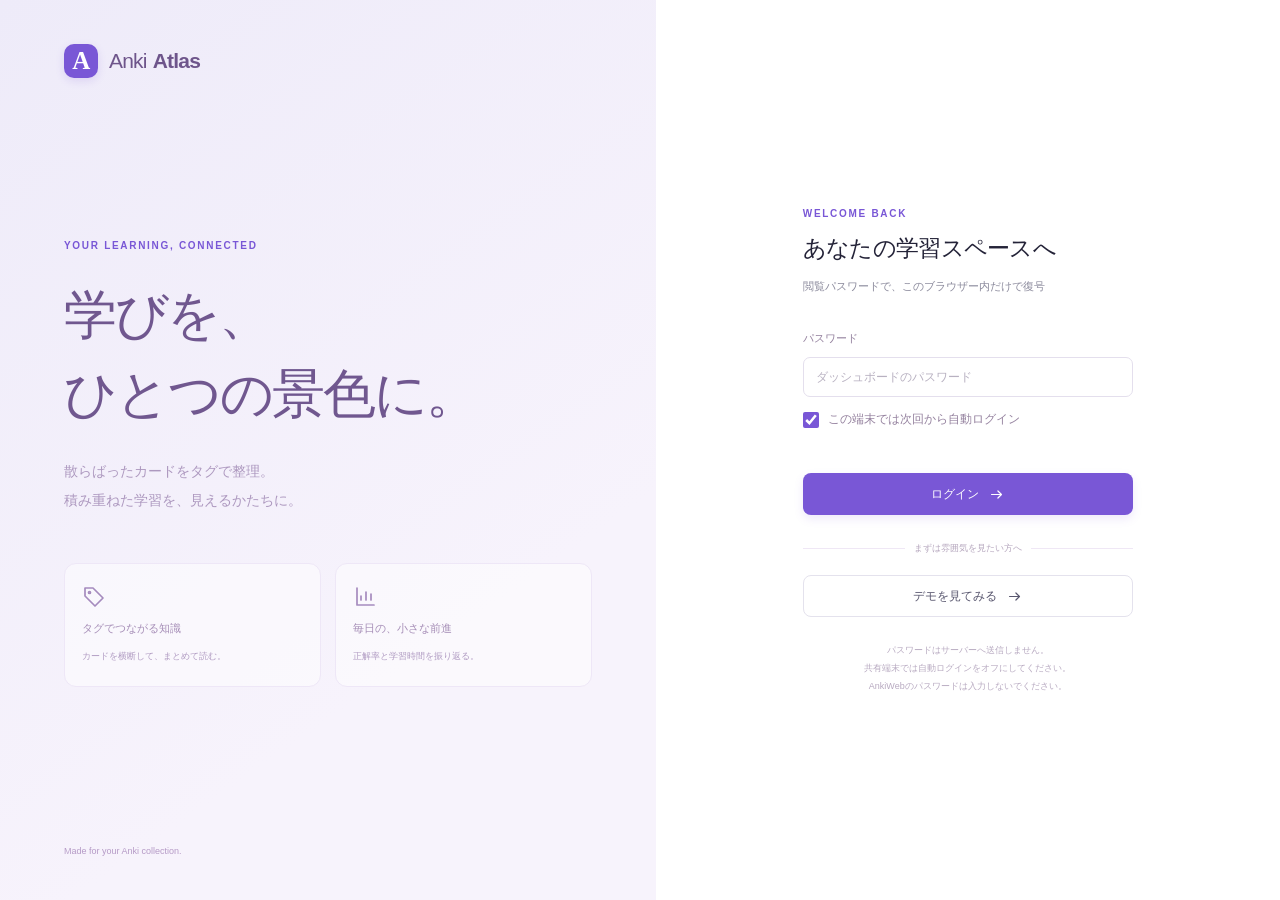
==== commit 55147354: "Add deck multi-select, remembered device login, and comprehensive Anki statistics" ====
--- a/web/index.html
+++ b/web/index.html
@@ -4,6 +4,12 @@
     <meta charset="utf-8" />
     <meta name="viewport" content="width=device-width, initial-scale=1" />
     <meta name="color-scheme" content="light" />
+    <meta name="anki-atlas-build" content="__ATLAS_BUILD__" />
+    <meta name="theme-color" content="#1869a3" />
+    <meta name="apple-mobile-web-app-capable" content="yes" />
+    <meta name="apple-mobile-web-app-title" content="Anki Atlas" />
+    <link rel="manifest" href="./manifest.webmanifest" />
+    <link rel="apple-touch-icon" href="./icon-180.png" />
     <meta
       http-equiv="Content-Security-Policy"
       content="default-src 'self'; script-src 'self'; style-src 'self'; img-src 'self' data: blob:; connect-src 'self'; object-src 'none'; base-uri 'none'; form-action 'self'"
@@ -19,6 +25,7 @@
       href="data:image/svg+xml,%3Csvg xmlns='http://www.w3.org/2000/svg' viewBox='0 0 40 40'%3E%3Crect width='40' height='40' rx='12' fill='%237356d9'/%3E%3Cpath d='m10 28 10-18 10 18M14 22h12' fill='none' stroke='white' stroke-width='3' stroke-linecap='round'/%3E%3C/svg%3E"
     />
     <link rel="stylesheet" href="./styles.css" />
+    <link rel="stylesheet" href="./anki-insights.css" />
     <script type="module" src="./app.js"></script>
   </head>
   <body>
--- a/web/styles.css
+++ b/web/styles.css
@@ -2163,6 +2163,10 @@
   background: #edf5fb;
   color: #24628f;
   font-size: 10px;
+  max-width: 100%;
+  overflow-wrap: anywhere;
+  white-space: normal;
+  text-align: left;
 }
 .answer-toggle {
   color: #145e92;
@@ -2278,7 +2282,156 @@
 .deck-group:first-child .deck-group-heading {
   margin-top: 0;
 }
+.tag-sync-panel {
+  margin-bottom: 24px;
+  display: flex;
+  flex-wrap: wrap;
+  align-items: center;
+  gap: 14px;
+}
+.tag-sync-panel > div:first-child {
+  flex: 1 1 260px;
+}
+.tag-sync-panel h2 {
+  font-size: 16px;
+  margin: 0 0 8px;
+}
+.tag-sync-panel p {
+  margin: 0;
+  font-size: 12px;
+  line-height: 1.8;
+  overflow-wrap: anywhere;
+}
+.tag-sync-actions {
+  display: flex;
+  flex-wrap: wrap;
+  gap: 8px;
+}
+#tag-queue-dialog {
+  width: min(560px, calc(100% - 28px));
+  border: 1px solid #d9e4ef;
+  border-radius: 16px;
+  padding: 24px;
+  color: #23394e;
+}
+#tag-queue-dialog::backdrop {
+  background: rgb(20 37 54 / 45%);
+}
+#tag-queue-dialog h2 {
+  font-size: 19px;
+}
+#tag-queue-dialog p,
+#tag-queue-dialog li {
+  font-size: 13px;
+  line-height: 1.9;
+  overflow-wrap: anywhere;
+}
+#tag-queue-dialog textarea {
+  width: 100%;
+  height: 110px;
+  resize: vertical;
+  font-size: 11px;
+}
+#tag-queue-dialog .tag-sync-actions {
+  margin-top: 18px;
+}
+.tag-editor {
+  margin: 0 22px 18px;
+  padding: 12px 14px;
+  background: #eff6fc;
+  border-radius: 8px;
+}
+.tag-editor summary {
+  color: #235e8c;
+  cursor: pointer;
+  font-size: 12px;
+}
+.tag-editor summary svg {
+  vertical-align: middle;
+  margin-right: 5px;
+}
+.tag-editor form {
+  margin-top: 12px;
+}
+.tag-editor label {
+  display: block;
+  font-size: 12px;
+  margin-bottom: 6px;
+}
+.tag-input-row {
+  display: flex;
+  gap: 8px;
+}
+.tag-input-row input {
+  min-width: 0;
+  flex: 1;
+  padding: 9px;
+  border: 1px solid #d4e2ee;
+  border-radius: 7px;
+  font: inherit;
+  background: white;
+}
+.tag-editor p {
+  margin: 8px 0 0;
+  overflow-wrap: anywhere;
+}
+.pending-tags {
+  font-size: 12px;
+  color: #235e8c;
+}
+.study-controls {
+  display: flex;
+  flex-wrap: wrap;
+  gap: 12px;
+  align-items: center;
+  margin: 0 0 20px;
+  font-size: 13px;
+}
+.study-controls select {
+  max-width: 180px;
+}
+.study-total {
+  font-size: 13px;
+  line-height: 1.8;
+  margin-bottom: 24px;
+}
+.rating-breakdown {
+  display: grid;
+  gap: 20px;
+}
+.rating-breakdown > div {
+  display: grid;
+  grid-template-columns: 1fr auto;
+  gap: 8px;
+  font-size: 12px;
+}
+.rating-breakdown .time-bar {
+  grid-column: 1 / -1;
+  width: 100%;
+}
+.overview-grid .daily-table {
+  min-width: 450px;
+}
 @media (max-width: 650px) {
+  .tag-sync-actions {
+    width: 100%;
+  }
+  .tag-sync-actions .button {
+    white-space: normal;
+  }
+  .tag-editor {
+    margin: 0 12px 14px;
+  }
+  .tag-input-row {
+    flex-wrap: wrap;
+  }
+  .tag-input-row input {
+    flex-basis: 180px;
+  }
+  .study-controls p {
+    flex-basis: 100%;
+    margin: 0;
+  }
   .folder-controls {
     font-size: 11px;
     gap: 10px;
@@ -2291,3 +2444,155 @@
     font-size: 10px;
   }
 }
+
+/* Shared deck scope: checkboxes work with a pointer, keyboard, and touch. */
+.scope-controls {
+  display: flex;
+  gap: 14px;
+  align-items: center;
+  flex-wrap: wrap;
+  margin: 0 0 22px;
+}
+.deck-picker {
+  position: relative;
+  min-width: 205px;
+  max-width: 100%;
+  background: white;
+  border: 1px solid #ded8ef;
+  border-radius: 9px;
+}
+.deck-picker > summary {
+  display: flex;
+  gap: 9px;
+  align-items: center;
+  list-style: none;
+  cursor: pointer;
+  padding: 11px 13px;
+  color: #67627d;
+}
+.deck-picker > summary::-webkit-details-marker {
+  display: none;
+}
+.deck-picker > summary > span {
+  flex: 1;
+}
+.deck-picker[open] > summary {
+  border-bottom: 1px solid var(--line);
+}
+.deck-picker-menu {
+  position: absolute;
+  right: 0;
+  top: 100%;
+  width: 360px;
+  max-width: calc(100vw - 34px);
+  z-index: 30;
+  background: white;
+  padding: 15px;
+  border: 1px solid #ded8ef;
+  border-radius: 10px;
+  box-shadow: 0 12px 30px #24233818;
+}
+.deck-search-label {
+  display: block;
+  font-size: 12px;
+  color: var(--muted);
+}
+.deck-search-label input {
+  margin: 6px 0 12px;
+  width: 100%;
+  min-width: 0;
+  padding: 9px;
+  border: 1px solid #ded8ef;
+  border-radius: 7px;
+}
+.deck-picker-options {
+  max-height: 310px;
+  overflow: auto;
+  margin: 12px -5px;
+}
+.deck-option {
+  display: flex;
+  gap: 10px;
+  align-items: flex-start;
+  padding: 9px 5px;
+  font-size: 12px;
+  cursor: pointer;
+  border-radius: 6px;
+}
+.deck-option[hidden] {
+  display: none;
+}
+.deck-option:hover {
+  background: var(--purple-light);
+}
+.deck-option input {
+  flex: 0 0 auto;
+  margin: 2px 0;
+  accent-color: var(--purple);
+}
+.deck-option span {
+  flex: 1;
+  min-width: 0;
+  overflow-wrap: anywhere;
+}
+.deck-option small {
+  color: var(--muted);
+}
+.remember-login {
+  display: flex !important;
+  align-items: flex-start;
+  gap: 9px;
+  font-size: 12px !important;
+  font-weight: 400 !important;
+  margin: 14px 0;
+}
+.remember-login input {
+  width: 16px !important;
+  height: 16px;
+  margin: 1px 0 0;
+  padding: 0 !important;
+  accent-color: var(--purple);
+}
+.device-login-setting {
+  padding: 16px 0;
+  border-top: 1px solid var(--line);
+  margin-top: 18px;
+}
+.device-login-setting p {
+  color: var(--muted);
+  font-size: 12px;
+}
+button.heat-cell {
+  padding: 0;
+  border: 0;
+}
+button.heat-cell:focus-visible {
+  outline: 2px solid var(--purple);
+  outline-offset: 2px;
+}
+.activity-detail {
+  display: block;
+  min-height: 36px;
+  font-size: 12px;
+  color: var(--purple-dark);
+  margin-top: 12px;
+  line-height: 1.6;
+}
+@media (max-width: 650px) {
+  .scope-controls .deck-picker,
+  .study-controls .deck-picker {
+    width: 100%;
+  }
+  .deck-picker-menu {
+    right: auto;
+    left: 0;
+    width: 100%;
+    min-width: 260px;
+  }
+  .card-toolbar .deck-picker {
+    width: 100%;
+  }
+  .activity-detail {
+    min-height: 44px;
+  }
+}
--- a/web/anki-insights.css
+++ b/web/anki-insights.css
@@ -0,0 +1,351 @@
+.anki-insights {
+  min-width: 0;
+}
+.anki-scope-note {
+  color: var(--muted);
+  font-size: 12px;
+  margin: 0 0 20px;
+}
+.anki-grid {
+  display: grid;
+  grid-template-columns: repeat(2, minmax(0, 1fr));
+  gap: 22px;
+}
+.anki-panel {
+  min-width: 0;
+}
+.anki-wide {
+  grid-column: 1 / -1;
+}
+.anki-heading {
+  margin-bottom: 20px;
+}
+.anki-heading p {
+  color: var(--muted);
+  font-size: 12px;
+  margin-top: 5px;
+}
+.anki-metrics {
+  display: flex;
+  flex-wrap: wrap;
+  gap: 18px 30px;
+  padding: 0;
+  margin: 20px 0 0;
+}
+.anki-metrics div {
+  min-width: 110px;
+  flex: 1;
+}
+.anki-metrics dt {
+  font-size: 11px;
+  color: var(--muted);
+  margin-bottom: 5px;
+}
+.anki-metrics dd {
+  margin: 0;
+  color: var(--ink);
+  font-size: 17px;
+  font-weight: 650;
+  font-variant-numeric: tabular-nums;
+}
+.anki-chart {
+  width: 100%;
+  margin: 10px 0;
+}
+.anki-chart svg {
+  display: block;
+  width: 100%;
+  height: auto;
+  overflow: visible;
+}
+.anki-chart text {
+  font-size: 11px;
+  fill: #6e6b83;
+  font-family: inherit;
+}
+.anki-gridline {
+  stroke: #eeedf3;
+  stroke-width: 1;
+}
+.anki-bar {
+  fill: var(--purple);
+  opacity: 0.78;
+}
+.anki-bar:hover {
+  opacity: 1;
+}
+.anki-cumulative {
+  fill: none;
+  stroke: #218b79;
+  stroke-width: 2;
+}
+.anki-chart-key {
+  display: flex;
+  align-items: center;
+  justify-content: flex-end;
+  gap: 6px;
+  color: var(--muted);
+  font-size: 11px;
+}
+.anki-chart-key i {
+  width: 16px;
+  border-top: 2px solid #218b79;
+}
+.anki-empty {
+  padding: 28px 12px;
+  color: var(--muted);
+  background: #faf9fd;
+  text-align: center;
+  border-radius: 10px;
+  font-size: 13px;
+}
+.anki-note {
+  color: var(--muted);
+  font-size: 11px;
+  margin-top: 16px;
+}
+.anki-data {
+  margin-top: 20px;
+  border-top: 1px solid var(--line);
+  padding-top: 12px;
+}
+.anki-data summary {
+  color: var(--purple);
+  font-size: 12px;
+  cursor: pointer;
+}
+.anki-table-scroll {
+  max-width: 100%;
+  overflow: auto;
+  max-height: 380px;
+  margin-top: 12px;
+}
+.anki-insights table {
+  border-collapse: collapse;
+  width: 100%;
+  font-size: 12px;
+  white-space: nowrap;
+  font-variant-numeric: tabular-nums;
+}
+.anki-insights th,
+.anki-insights td {
+  padding: 10px 12px;
+  text-align: right;
+  border-bottom: 1px solid var(--line);
+}
+.anki-insights th:first-child {
+  text-align: left;
+}
+.anki-insights thead {
+  background: #f8f7fb;
+}
+.anki-insights tbody th {
+  font-weight: 500;
+}
+.anki-calendar-toolbar {
+  display: flex;
+  flex-wrap: wrap;
+  align-items: center;
+  justify-content: space-between;
+  gap: 12px;
+  margin-bottom: 16px;
+  font-size: 12px;
+}
+.anki-calendar-toolbar select {
+  background: white;
+  color: var(--ink);
+  border: 1px solid var(--line);
+  padding: 7px 10px;
+  border-radius: 7px;
+  margin-left: 8px;
+}
+.anki-calendar-legend {
+  display: flex;
+  align-items: center;
+  gap: 4px;
+  color: var(--muted);
+}
+.anki-calendar-legend i {
+  width: 11px;
+  height: 11px;
+  border-radius: 3px;
+}
+.anki-calendar-scroll {
+  overflow-x: auto;
+  padding: 4px 3px 8px;
+}
+.anki-calendar {
+  display: grid;
+  grid-template-rows: repeat(7, 12px);
+  grid-auto-flow: column;
+  grid-auto-columns: minmax(10px, 1fr);
+  gap: 4px;
+  min-width: 800px;
+}
+.anki-months {
+  display: flex;
+  justify-content: space-between;
+  font-size: 10px;
+  color: var(--muted);
+  padding-bottom: 7px;
+  min-width: 800px;
+}
+.anki-day {
+  border: 0;
+  border-radius: 3px;
+  padding: 0;
+  min-width: 0;
+}
+.anki-level-0 {
+  background: #eeedf5;
+}
+.anki-level-1 {
+  background: #dfd5f5;
+}
+.anki-level-2 {
+  background: #bda5e9;
+}
+.anki-level-3 {
+  background: #9471d7;
+}
+.anki-level-4 {
+  background: #6841b3;
+}
+.anki-day:hover,
+.anki-day:focus-visible {
+  outline: 2px solid #382758;
+  outline-offset: 1px;
+}
+.anki-calendar-status {
+  min-height: 24px;
+  font-size: 12px;
+  color: #61547d;
+  margin-top: 7px;
+}
+.anki-toggle {
+  display: inline-flex;
+  padding: 3px;
+  background: var(--purple-light);
+  border-radius: 8px;
+  margin-bottom: 8px;
+}
+.anki-toggle button {
+  border: 0;
+  border-radius: 6px;
+  padding: 6px 14px;
+  background: transparent;
+  font-size: 12px;
+  color: #685780;
+}
+.anki-toggle button[aria-pressed="true"] {
+  background: white;
+  box-shadow: 0 1px 4px #3b246314;
+  color: var(--purple-dark);
+}
+.anki-answer-group {
+  margin: 20px 0;
+}
+.anki-answer-group h3 {
+  font-size: 12px;
+}
+.anki-answer-group h3 small {
+  font-weight: 400;
+  color: var(--muted);
+  margin-left: 10px;
+}
+.anki-sr {
+  position: absolute;
+  width: 1px;
+  height: 1px;
+  padding: 0;
+  margin: -1px;
+  overflow: hidden;
+  clip: rect(0, 0, 0, 0);
+  white-space: nowrap;
+  border: 0;
+}
+.anki-insights [hidden] {
+  display: none !important;
+}
+@media (max-width: 900px) {
+  .anki-grid {
+    grid-template-columns: minmax(0, 1fr);
+    gap: 16px;
+  }
+}
+@media (max-width: 480px) {
+  .anki-panel {
+    padding: 18px 14px;
+  }
+  .anki-metrics {
+    gap: 16px 12px;
+  }
+  .anki-metrics div {
+    min-width: 105px;
+  }
+  .anki-metrics dd {
+    font-size: 16px;
+  }
+  .anki-chart svg {
+    min-height: 110px;
+  }
+  .anki-heading {
+    margin-bottom: 14px;
+  }
+  .anki-calendar-status {
+    font-size: 11px;
+  }
+}
+.anki-range-label {
+  display: inline-flex;
+  align-items: center;
+  gap: 8px;
+  color: var(--muted);
+  font-size: 12px;
+  margin-bottom: 10px;
+}
+.anki-range-label select {
+  border: 1px solid var(--line);
+  border-radius: 7px;
+  background: white;
+  color: var(--ink);
+  font: inherit;
+  padding: 6px 9px;
+}
+.anki-future-controls {
+  display: flex;
+  align-items: baseline;
+  flex-wrap: wrap;
+  gap: 10px 24px;
+}
+.anki-overdue-label {
+  display: inline-flex;
+  align-items: center;
+  gap: 5px;
+  font-size: 12px;
+  color: var(--muted);
+}
+.anki-overdue-label input {
+  accent-color: var(--purple);
+}
+.anki-calendar-body {
+  display: grid;
+  grid-template-columns: 18px minmax(800px, 1fr);
+  gap: 6px;
+  min-width: 824px;
+}
+.anki-weekdays {
+  display: grid;
+  grid-template-rows: repeat(7, 12px);
+  gap: 4px;
+  color: var(--muted);
+  font-size: 9px;
+  line-height: 12px;
+}
+.anki-months {
+  margin-left: 24px;
+}
+/* Keep visually hidden date text inside the scrolling calendar's containing block. */
+.anki-day {
+  position: relative;
+}
